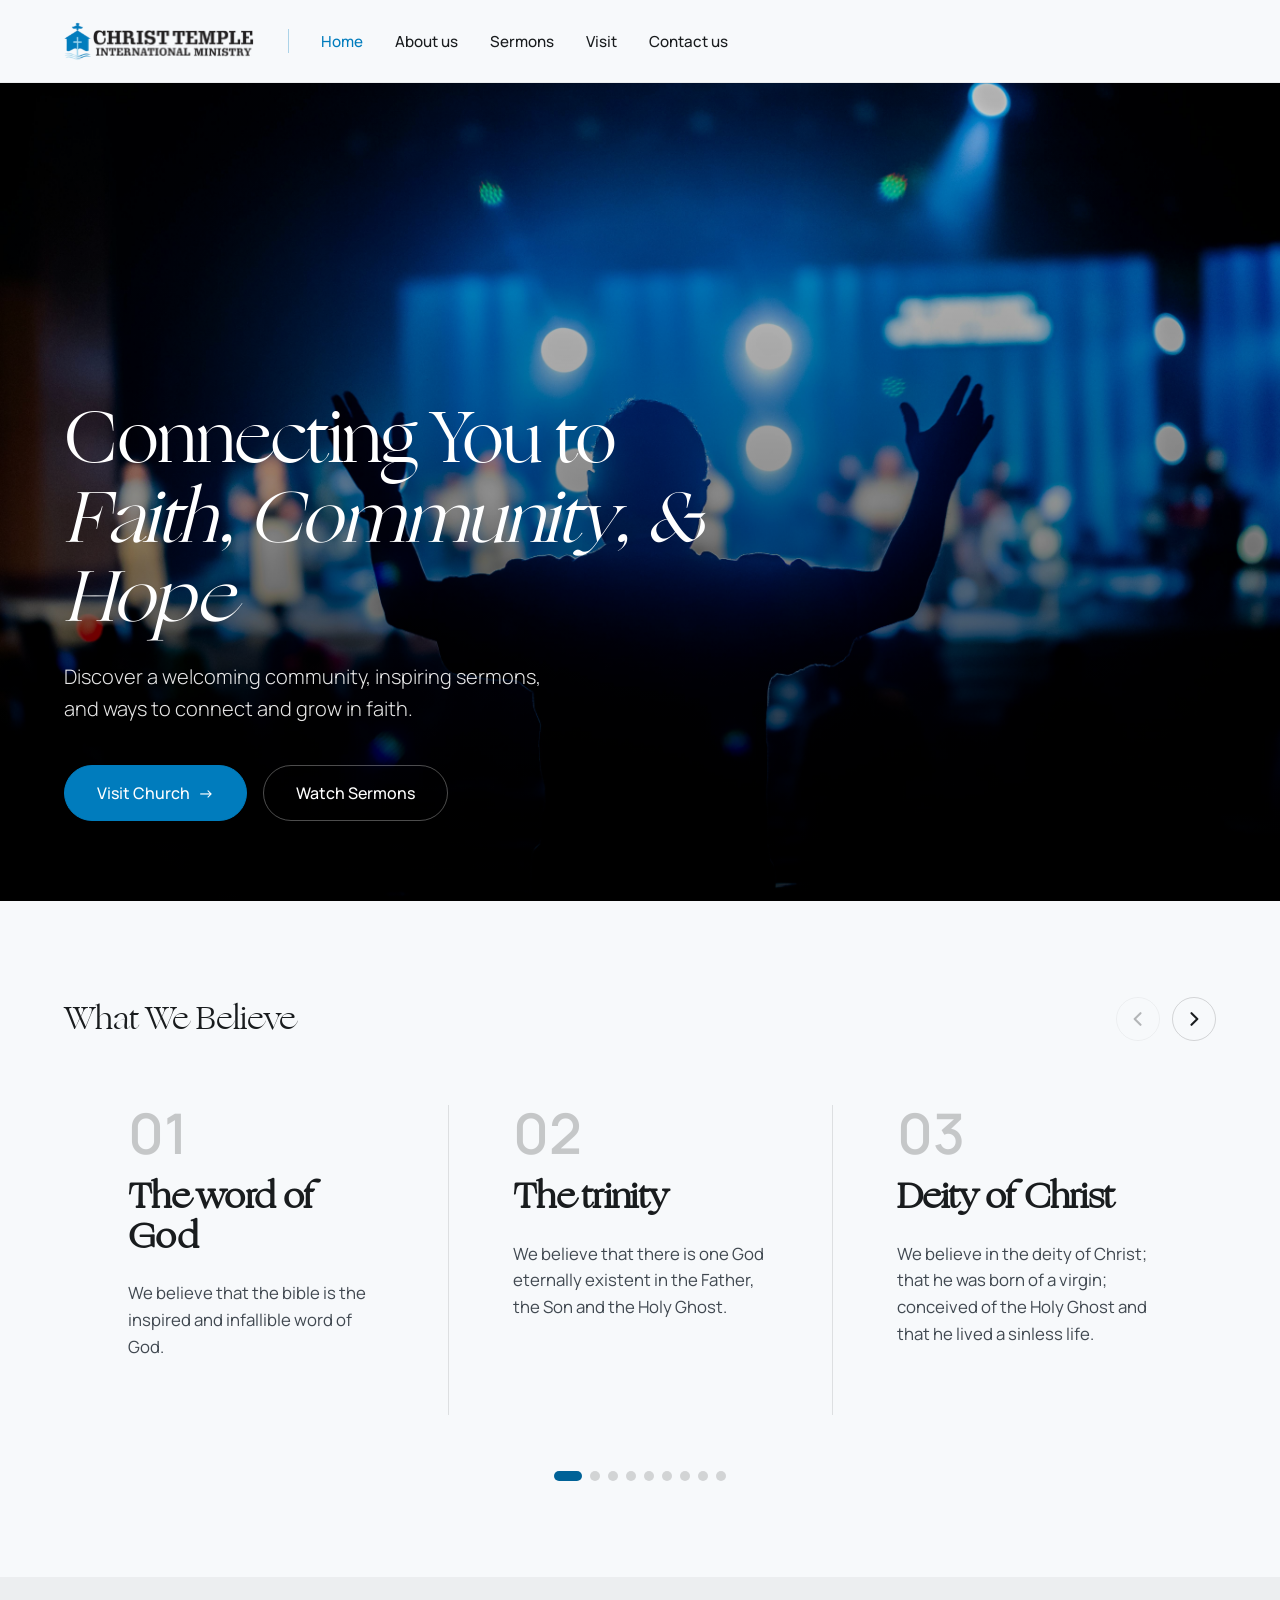
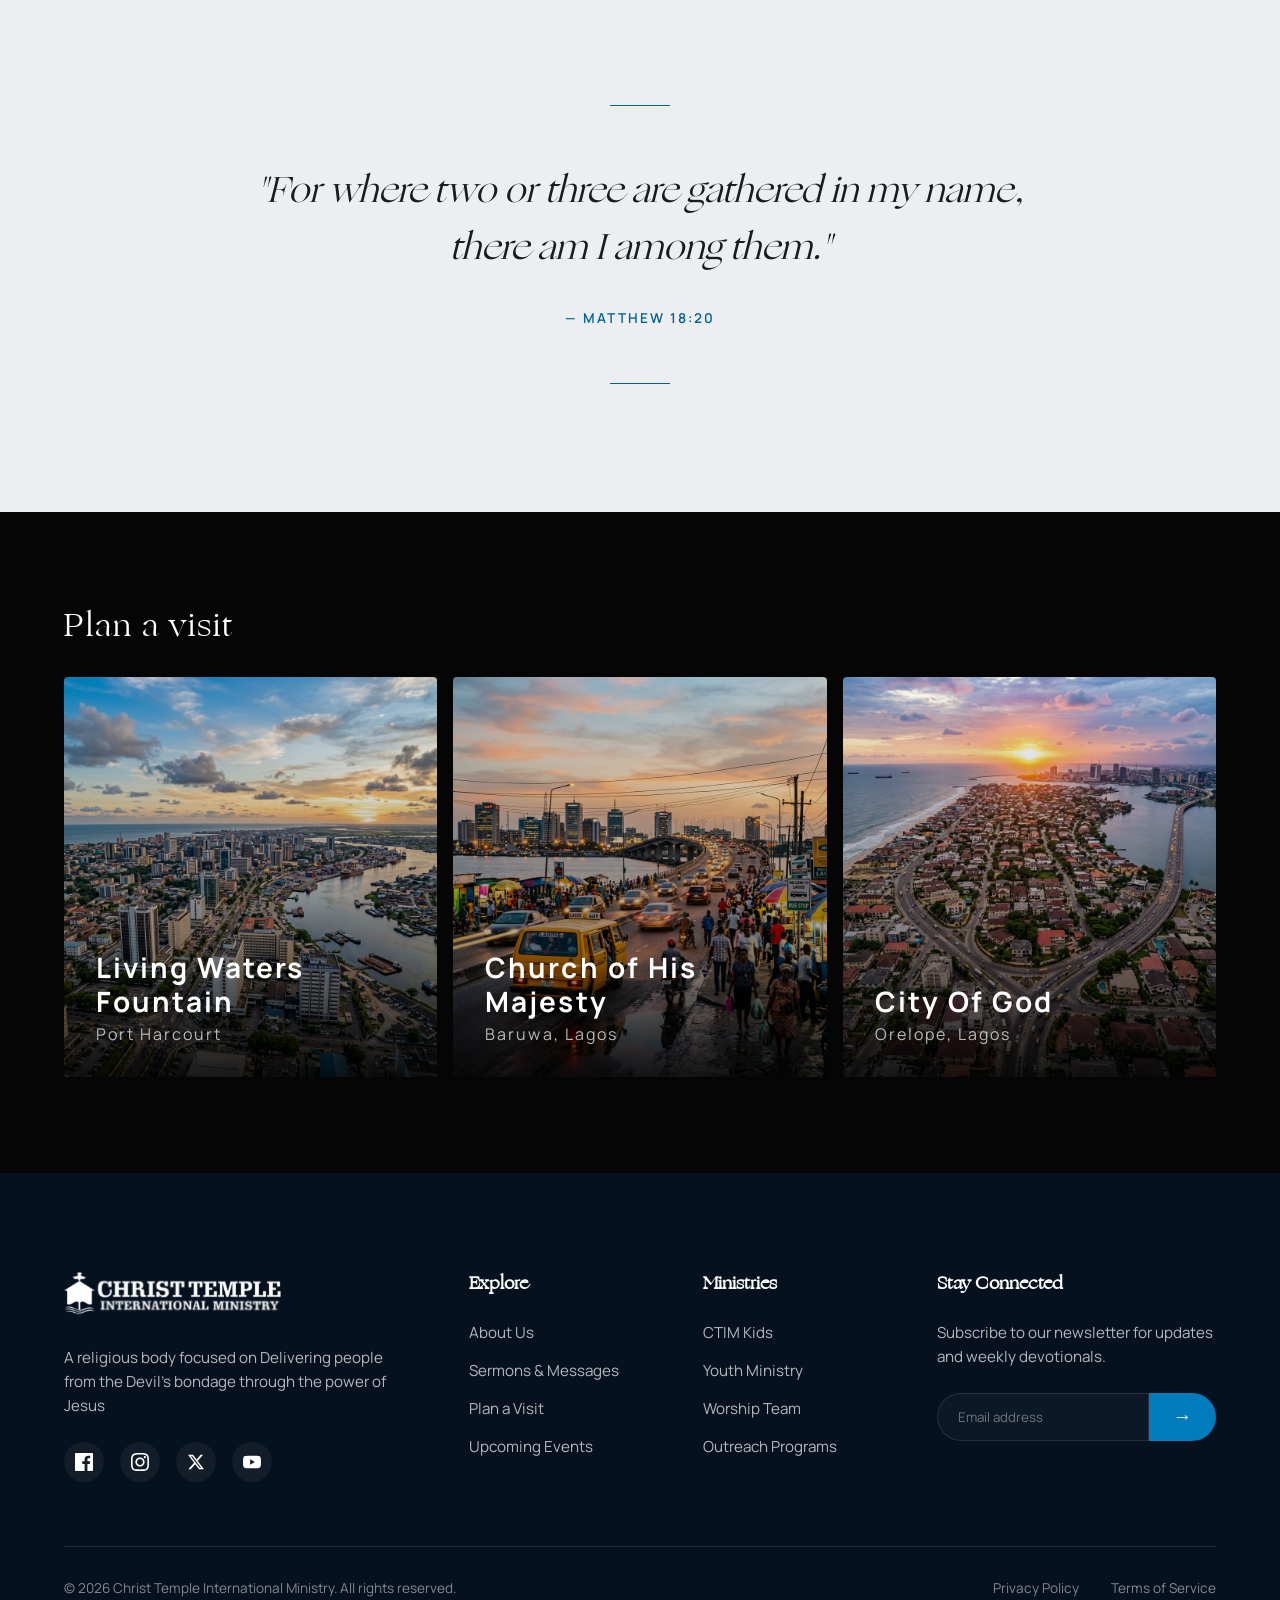
==== index.html @ daeda78b "feat: add SEO and Open Graph metadata to all pages" ====
<!DOCTYPE html>
<html lang="en">

<head>
    <meta charset="UTF-8">
    <meta name="viewport" content="width=device-width, initial-scale=1.0">
    <title>Christ Temple International Ministry</title>

    <!-- SEO & Social Media Tags -->
    <meta name="description" content="Welcome to Christ Temple International Ministry. Join us in worship, faith, and community across our Branches in Port Harcourt and Lagos.">
    <meta name="keywords" content="Christ Temple International Ministry, CTIM, church, worship, Jesus, faith, sermons, Port Harcourt, Lagos, ministry">
    <meta name="author" content="Christ Temple International Ministry">

    <!-- Open Graph / Facebook -->
    <meta property="og:type" content="website">
    <meta property="og:url" content="https://www.christtemple.org/">
    <meta property="og:title" content="Christ Temple International Ministry">
    <meta property="og:description" content="Welcome to Christ Temple International Ministry. Join us in worship, faith, and community across our campuses in Port Harcourt and Lagos.">
    <meta property="og:image" content="assets/images/Christ Temple logo.svg">

    <!-- Twitter -->
    <meta property="twitter:card" content="summary_large_image">
    <meta property="twitter:url" content="https://www.christtemple.org/">
    <meta property="twitter:title" content="Christ Temple International Ministry">
    <meta property="twitter:description" content="Welcome to Christ Temple International Ministry. Join us in worship, faith, and community across our campuses in Port Harcourt and Lagos.">
    <meta property="twitter:image" content="assets/images/Christ Temple logo.svg">
    
    <!-- Google Fonts -->
    <link rel="preconnect" href="https://fonts.googleapis.com">
    <link rel="preconnect" href="https://fonts.gstatic.com" crossorigin>
    <link
        href="https://fonts.googleapis.com/css2?family=Manrope:wght@300;400;500;600;700&family=Playfair+Display:ital,wght@0,400;0,500;1,400;1,500&display=swap"
        rel="stylesheet">
    <link rel="stylesheet" href="assets/css/style.css">
</head>

<body>

    <!-- Navigation -->
    <nav class="navbar">
        <div class="nav-left">
            <div class="logo-container">
                <img src="assets/images/Christ Temple logo.svg" alt="Christ Temple International Ministry">
            </div>
            <div class="nav-divider"></div>
            <ul class="nav-menu">
                <li><a href="#" class="active">Home</a></li>
                <li><a href="about.html">About us</a></li>
                <li><a href="sermons.html">Sermons</a></li>
                <li><a href="visit.html">Visit</a></li>
                <li><a href="contact.html">Contact us</a></li>
            </ul>
        </div>


        <button class="mobile-menu-btn" aria-label="Toggle menu">
            <svg xmlns="http://www.w3.org/2000/svg" width="24" height="24" fill="none" viewBox="0 0 24 24"
                stroke="currentColor">
                <path stroke-linecap="round" stroke-linejoin="round" stroke-width="2" d="M4 6h16M4 12h16M4 18h16" />
            </svg>
    </nav>
    <div class="nav-backdrop" id="navBackdrop"></div>

    <!-- Hero Section -->
    <section class="hero">
        <div class="hero-container">

            <div class="hero-content">
                <h1 class="hero-title">
                    Connecting You to <br>
                    <span class="serif-italic">Faith, Community, & Hope</span>
                </h1>

                <p class="hero-subtitle">
                    Discover a welcoming community, inspiring sermons, <br>
                    and ways to connect and grow in faith.
                </p>

                <div class="hero-buttons">
                    <a href="#" class="btn btn-primary">
                        Visit Church <span class="arrow">&rarr;</span>
                    </a>
                    <a href="sermons.html" class="btn btn-ghost">
                        Watch Sermons
                    </a>
                </div>
            </div>


        </div>
    </section>

    <!-- What We Believe Section -->
    <section class="values-section">
        <div class="values-container">
            <div class="values-header">
                <h2 class="section-title">What We Believe</h2>
                <div class="slider-controls">
                    <button type="button" class="slider-arrow slider-prev" aria-label="Previous belief">
                        <svg xmlns="http://www.w3.org/2000/svg" width="20" height="20" fill="none" viewBox="0 0 24 24" stroke="currentColor">
                            <path stroke-linecap="round" stroke-linejoin="round" stroke-width="2.5" d="M15 19l-7-7 7-7"/>
                        </svg>
                    </button>
                    <button type="button" class="slider-arrow slider-next" aria-label="Next belief">
                        <svg xmlns="http://www.w3.org/2000/svg" width="20" height="20" fill="none" viewBox="0 0 24 24" stroke="currentColor">
                            <path stroke-linecap="round" stroke-linejoin="round" stroke-width="2.5" d="M9 5l7 7-7 7"/>
                        </svg>
                    </button>
                </div>
            </div>

            <div class="beliefs-slider-viewport">
                <div class="beliefs-slider-track">
                    <!-- 1 -->
                    <div class="value-card belief-slide-card">
                        <span class="value-number">01</span>
                        <h3 class="value-heading">The word of God</h3>
                        <p class="value-text">
                            We believe that the bible is the inspired and infallible word of God.
                        </p>
                    </div>

                    <!-- 2 -->
                    <div class="value-card belief-slide-card">
                        <span class="value-number">02</span>
                        <h3 class="value-heading">The trinity</h3>
                        <p class="value-text">
                            We believe that there is one God eternally existent in the Father, the Son and the Holy Ghost.
                        </p>
                    </div>

                    <!-- 3 -->
                    <div class="value-card belief-slide-card">
                        <span class="value-number">03</span>
                        <h3 class="value-heading">Deity of Christ</h3>
                        <p class="value-text">
                            We believe in the deity of Christ; that he was born of a virgin; conceived of the Holy Ghost and that he lived a sinless life.
                        </p>
                    </div>

                    <!-- 4 -->
                    <div class="value-card belief-slide-card">
                        <span class="value-number">04</span>
                        <h3 class="value-heading">Resurrection & ascension</h3>
                        <p class="value-text">
                            We believe that he died; that he rose again from the dead bodily and ascended into heaven bodily.
                        </p>
                    </div>

                    <!-- 5 -->
                    <div class="value-card belief-slide-card">
                        <span class="value-number">05</span>
                        <h3 class="value-heading">The second coming</h3>
                        <p class="value-text">
                            We believe in the rapture of the church and the second coming of Christ.
                        </p>
                    </div>

                    <!-- 6 -->
                    <div class="value-card belief-slide-card">
                        <span class="value-number">06</span>
                        <h3 class="value-heading">Cleansing from sin</h3>
                        <p class="value-text">
                            We believe that the only means of being cleansed from sin is repentance and faith in the precious blood of Jesus.
                        </p>
                    </div>

                    <!-- 7 -->
                    <div class="value-card belief-slide-card">
                        <span class="value-number">07</span>
                        <h3 class="value-heading">Personal salvation</h3>
                        <p class="value-text">
                            We believe that regeneration by the power of the Holy Ghost through the word of God is essential for personal salvation.
                        </p>
                    </div>

                    <!-- 8 -->
                    <div class="value-card belief-slide-card">
                        <span class="value-number">08</span>
                        <h3 class="value-heading">Divine healing</h3>
                        <p class="value-text">
                            We believe that the redemptive work of Christ on the cross provides divine healing for the body and salvation for the soul to everyone that believes.
                        </p>
                    </div>

                    <!-- 9 -->
                    <div class="value-card belief-slide-card">
                        <span class="value-number">09</span>
                        <h3 class="value-heading">Empowerment for service</h3>
                        <p class="value-text">
                            We believe in the receiving of the Holy Ghost giving divine enablement for Christian service and witness.
                        </p>
                    </div>

                    <!-- 10 -->
                    <div class="value-card belief-slide-card">
                        <span class="value-number">10</span>
                        <h3 class="value-heading">Sanctification</h3>
                        <p class="value-text">
                            We believe in the sanctifying power of the Holy Ghost unto God and from the world.
                        </p>
                    </div>

                    <!-- 11 -->
                    <div class="value-card belief-slide-card">
                        <span class="value-number">11</span>
                        <h3 class="value-heading">Final resurrection</h3>
                        <p class="value-text">
                            We believe in the final resurrection of both the saved and the lost. The former to eternal life and the latter to eternal judgement.
                        </p>
                    </div>
                </div>
            </div>

            <div class="slider-dots-container"></div>
        </div>
    </section>

    <!-- Quote Section -->
    <section class="quote-section">
        <div class="quote-container">
            <div class="quote-divider top"></div>

            <blockquote class="quote-text">
                "For where two or three are gathered in my name,<br>
                there am I among them."
            </blockquote>

            <cite class="quote-citation">&mdash; MATTHEW 18:20</cite>

            <div class="quote-divider bottom"></div>
        </div>
    </section>

    <!-- Plan a Visit Section -->
    <section class="visit-section">
        <div class="visit-container">
            <h2 class="visit-section-title">Plan a visit</h2>

            <div class="visit-grid">
                <!-- Branch 1 -->
                <a href="visit.html?branch=port-harcourt" class="visit-card" style="text-decoration: none; display: block; background-image: url('assets/images/port_harcourt.png');">
                    <div class="visit-overlay"></div>
                    <div class="visit-content">
                        <h3 class="visit-heading">Living Waters Fountain</h3>
                        <p class="visit-location">Port Harcourt</p>
                    </div>
                </a>

                <!-- Branch 2 -->
                <a href="visit.html?branch=baruwa-lagos" class="visit-card" style="text-decoration: none; display: block; background-image: url('assets/images/baruwa_lagos.png');">
                    <div class="visit-overlay"></div>
                    <div class="visit-content">
                        <h3 class="visit-heading">Church of His Majesty</h3>
                        <p class="visit-location">Baruwa, Lagos</p>
                    </div>
                </a>

                <!-- Branch 3 -->
                <a href="visit.html?branch=orelope-lagos" class="visit-card" style="text-decoration: none; display: block; background-image: url('assets/images/orelope_lagos.png');">
                    <div class="visit-overlay"></div>
                    <div class="visit-content">
                        <h3 class="visit-heading">City Of God</h3>
                        <p class="visit-location">Orelope, Lagos</p>
                    </div>
                </a>
            </div>
        </div>
    </section>

    <!-- Footer Section -->
    <footer class="footer">
        <div class="footer-container">
            <div class="footer-grid">
                <!-- Column 1: Brand -->
                <div class="footer-col brand-col">
                    <img src="assets/images/Christ Temple logo.svg" alt="Christ Temple Logo" class="footer-logo">
                    <p class="footer-text">
                        A religious body focused on Delivering people from the Devil's bondage through the power of Jesus
                    </p>
                    <div class="social-links">
                        <a href="https://web.facebook.com/ChristTempleMinistriesNg" class="social-icon" target="_blank"
                            rel="noopener noreferrer" aria-label="Facebook">
                            <svg xmlns="http://www.w3.org/2000/svg" width="18" height="18" fill="currentColor"
                                viewBox="0 0 24 24">
                                <path
                                    d="M22.675 0h-21.35c-.732 0-1.325.593-1.325 1.325v21.351c0 .731.593 1.324 1.325 1.324h11.495v-9.294h-3.128v-3.622h3.128v-2.671c0-3.1 1.893-4.788 4.659-4.788 1.325 0 2.463.099 2.795.143v3.24l-1.918.001c-1.504 0-1.795.715-1.795 1.763v2.313h3.587l-.467 3.622h-3.12v9.293h6.116c.73 0 1.323-.593 1.323-1.325v-21.35c0-.732-.593-1.325-1.325-1.325z" />
                            </svg>
                        </a>
                        <a href="https://instagram.com/christtempleng" class="social-icon" target="_blank"
                            rel="noopener noreferrer" aria-label="Instagram">
                            <svg xmlns="http://www.w3.org/2000/svg" width="18" height="18" fill="currentColor"
                                viewBox="0 0 24 24">
                                <path
                                    d="M12 2.163c3.204 0 3.584.012 4.85.07 3.252.148 4.771 1.691 4.919 4.919.058 1.265.069 1.645.069 4.849 0 3.205-.012 3.584-.069 4.849-.149 3.225-1.664 4.771-4.919 4.919-1.266.058-1.644.07-4.85.07-3.204 0-3.584-.012-4.849-.07-3.26-.149-4.771-1.699-4.919-4.92-.058-1.265-.07-1.644-.07-4.849 0-3.204.013-3.583.07-4.849.149-3.227 1.664-4.771 4.919-4.919 1.266-.057 1.645-.069 4.849-.069zm0-2.163c-3.259 0-3.667.014-4.947.072-4.358.2-6.78 2.618-6.98 6.98-.059 1.281-.073 1.689-.073 4.948 0 3.259.014 3.668.072 4.948.2 4.358 2.618 6.78 6.98 6.98 1.281.058 1.689.072 4.948.072 3.259 0 3.668-.014 4.948-.072 4.354-.2 6.782-2.618 6.979-6.98.059-1.28.073-1.689.073-4.948 0-3.259-.014-3.667-.072-4.947-.196-4.354-2.617-6.78-6.979-6.98-1.281-.059-1.69-.073-4.949-.073zm0 5.838c-3.403 0-6.162 2.759-6.162 6.162s2.759 6.163 6.162 6.163 6.162-2.759 6.162-6.163c0-3.403-2.759-6.162-6.162-6.162zm0 10.162c-2.209 0-4-1.79-4-4s1.791-4 4-4 4 1.79 4 4-1.791 4-4 4zm6.406-11.845c-.796 0-1.441.645-1.441 1.44s.645 1.44 1.441 1.44c.795 0 1.439-.645 1.439-1.44s-.644-1.44-1.439-1.44z" />
                            </svg>
                        </a>
                        <a href="https://x.com/ChristTempleInt" class="social-icon" target="_blank"
                            rel="noopener noreferrer" aria-label="X (Twitter)">
                            <svg xmlns="http://www.w3.org/2000/svg" width="16" height="16" fill="currentColor"
                                viewBox="0 0 16 16">
                                <path
                                    d="M12.6.75h2.454l-5.36 6.142L16 15.25h-4.937l-3.867-5.07-4.425 5.07H.316l5.733-6.57L0 .75h5.063l3.495 4.633L12.601.75Zm-.86 13.028h1.36L4.323 2.145H2.865l8.875 11.633Z" />
                            </svg>
                        </a>
                        <a href="https://www.youtube.com/@christtempleinternationalm6173" class="social-icon"
                            target="_blank" rel="noopener noreferrer" aria-label="YouTube">
                            <svg xmlns="http://www.w3.org/2000/svg" width="18" height="18" fill="currentColor"
                                viewBox="0 0 24 24">
                                <path
                                    d="M23.498 6.186a3.016 3.016 0 0 0-2.122-2.136C19.505 3.5 12 3.5 12 3.5s-7.505 0-9.377.55a3.015 3.015 0 0 0-2.122 2.136C0 8.07 0 12 0 12s0 3.93.502 5.814a3.016 3.016 0 0 0 2.122 2.136c1.871.55 9.376.55 9.376.55s7.505 0 9.377-.55a3.015 3.015 0 0 0 2.122-2.136C24 15.93 24 12 24 12s0-3.93-.502-5.814zM9.545 15.568V8.432L15.818 12l-6.273 3.568z" />
                            </svg>
                        </a>
                    </div>
                </div>

                <!-- Column 2: Quick Links -->
                <div class="footer-col">
                    <h4 class="footer-heading">Explore</h4>
                    <ul class="footer-links">
                        <li><a href="about.html">About Us</a></li>
                        <li><a href="#">Sermons & Messages</a></li>
                        <li><a href="#">Plan a Visit</a></li>
                        <li><a href="#">Upcoming Events</a></li>
                    </ul>
                </div>

                <!-- Column 3: Ministries -->
                <div class="footer-col">
                    <h4 class="footer-heading">Ministries</h4>
                    <ul class="footer-links">
                        <li><a href="#">CTIM Kids</a></li>
                        <li><a href="#">Youth Ministry</a></li>
                        <li><a href="#">Worship Team</a></li>
                        <li><a href="#">Outreach Programs</a></li>
                    </ul>
                </div>

                <!-- Column 4: Newsletter -->
                <div class="footer-col newsletter-col">
                    <h4 class="footer-heading">Stay Connected</h4>
                    <p class="footer-text">Subscribe to our newsletter for updates and weekly devotionals.</p>
                    <form class="newsletter-form">
                        <input type="email" placeholder="Email address" required>
                        <button type="submit">&rarr;</button>
                    </form>
                </div>
            </div>

            <div class="footer-bottom">
                <p>&copy; 2026 Christ Temple International Ministry. All rights reserved.</p>
                <div class="footer-legal">
                    <a href="#">Privacy Policy</a>
                    <a href="#">Terms of Service</a>
                </div>
            </div>
        </div>
    </footer>

    <script>
        document.addEventListener('DOMContentLoaded', () => {
            const mobileMenuBtn = document.querySelector('.mobile-menu-btn');
            const navbar = document.querySelector('.navbar');
            const navBackdrop = document.getElementById('navBackdrop');
            const navLinks = document.querySelectorAll('.nav-menu a');

            function toggleMenu(open) {
                const isOpen = open !== undefined ? open : !navbar.classList.contains('mobile-open');
                navbar.classList.toggle('mobile-open', isOpen);
                if (navBackdrop) navBackdrop.classList.toggle('active', isOpen);
                document.body.classList.toggle('menu-open', isOpen);
                if (mobileMenuBtn) {
                    mobileMenuBtn.setAttribute('aria-expanded', isOpen);
                }
            }

            if (mobileMenuBtn) {
                mobileMenuBtn.addEventListener('click', (e) => {
                    e.stopPropagation();
                    toggleMenu();
                });
            }

            if (navBackdrop) {
                navBackdrop.addEventListener('click', () => toggleMenu(false));
            }

            navLinks.forEach(link => {
                link.addEventListener('click', () => toggleMenu(false));
            });

            // What We Believe Slider Interactivity
            function initBeliefsSlider() {
                const sliderSections = document.querySelectorAll('.values-section');
                sliderSections.forEach(section => {
                    const track = section.querySelector('.beliefs-slider-track');
                    if (!track) return;

                    const cards = section.querySelectorAll('.value-card');
                    const prevBtn = section.querySelector('.slider-prev');
                    const nextBtn = section.querySelector('.slider-next');
                    const dotsContainer = section.querySelector('.slider-dots-container');

                    let currentIndex = 0;
                    let autoplayTimer = null;
                    let startX = 0;
                    let isDragging = false;

                    function getVisibleCardsCount() {
                        if (window.innerWidth <= 640) return 1;
                        if (window.innerWidth <= 1024) return 2;
                        return 3;
                    }

                    function getMaxIndex() {
                        const visible = getVisibleCardsCount();
                        return Math.max(0, cards.length - visible);
                    }

                    function renderDots() {
                        if (!dotsContainer) return;
                        dotsContainer.innerHTML = '';
                        const maxIdx = getMaxIndex();
                        for (let i = 0; i <= maxIdx; i++) {
                            const dot = document.createElement('button');
                            dot.className = `slider-dot ${i === currentIndex ? 'active' : ''}`;
                            dot.setAttribute('aria-label', `Go to slide ${i + 1}`);
                            dot.addEventListener('click', () => {
                                currentIndex = i;
                                updateSlider();
                                resetAutoplay();
                            });
                            dotsContainer.appendChild(dot);
                        }
                    }

                    function updateSlider() {
                        const maxIdx = getMaxIndex();
                        if (currentIndex > maxIdx) currentIndex = maxIdx;
                        if (currentIndex < 0) currentIndex = 0;

                        const visible = getVisibleCardsCount();
                        const offsetPercent = currentIndex * (100 / visible);
                        track.style.transform = `translateX(-${offsetPercent}%)`;

                        cards.forEach((card, idx) => {
                            if (idx === currentIndex || window.innerWidth <= 640) {
                                card.style.borderLeft = 'none';
                            } else {
                                card.style.borderLeft = '1px solid rgba(0, 0, 0, 0.1)';
                            }
                        });

                        if (prevBtn) prevBtn.disabled = currentIndex === 0;
                        if (nextBtn) nextBtn.disabled = currentIndex >= maxIdx;

                        if (dotsContainer) {
                            const dots = dotsContainer.querySelectorAll('.slider-dot');
                            dots.forEach((dot, idx) => {
                                dot.classList.toggle('active', idx === currentIndex);
                            });
                        }
                    }

                    function nextSlide() {
                        const maxIdx = getMaxIndex();
                        if (currentIndex < maxIdx) {
                            currentIndex++;
                        } else {
                            currentIndex = 0;
                        }
                        updateSlider();
                    }

                    function prevSlide() {
                        if (currentIndex > 0) {
                            currentIndex--;
                        } else {
                            currentIndex = getMaxIndex();
                        }
                        updateSlider();
                    }

                    function startAutoplay() {
                        stopAutoplay();
                        autoplayTimer = setInterval(nextSlide, 5000);
                    }

                    function stopAutoplay() {
                        if (autoplayTimer) clearInterval(autoplayTimer);
                    }

                    function resetAutoplay() {
                        stopAutoplay();
                        startAutoplay();
                    }

                    if (nextBtn) {
                        nextBtn.addEventListener('click', () => {
                            nextSlide();
                            resetAutoplay();
                        });
                    }

                    if (prevBtn) {
                        prevBtn.addEventListener('click', () => {
                            prevSlide();
                            resetAutoplay();
                        });
                    }

                    track.addEventListener('touchstart', (e) => {
                        isDragging = true;
                        startX = e.touches[0].clientX;
                        stopAutoplay();
                    }, { passive: true });

                    track.addEventListener('touchend', (e) => {
                        if (!isDragging) return;
                        isDragging = false;
                        const endX = e.changedTouches[0].clientX;
                        const diff = startX - endX;
                        if (Math.abs(diff) > 40) {
                            if (diff > 0) {
                                nextSlide();
                            } else {
                                prevSlide();
                            }
                        }
                        startAutoplay();
                    }, { passive: true });

                    section.addEventListener('mouseenter', stopAutoplay);
                    section.addEventListener('mouseleave', startAutoplay);

                    window.addEventListener('resize', () => {
                        renderDots();
                        updateSlider();
                    });

                    renderDots();
                    updateSlider();
                    startAutoplay();
                });
            }

            initBeliefsSlider();
        });
    </script>
</body>

</html>
---- assets/css/style.css ----
@font-face {
    font-family: 'Ogg';
    src: url('../fonts/Ogg-Regular.ttf') format('truetype'),
        url('../fonts/Ogg Ogg Regular.ttf') format('truetype');
    font-weight: normal;
    font-style: normal;
}

:root {
    /* Color Palette */
    --surface: #f7f9fb;
    --surface-dim: #d8dadc;
    --surface-bright: #f7f9fb;
    --surface-container-lowest: #ffffff;
    --surface-container-low: #f2f4f6;
    --surface-container: #eceef0;
    --surface-container-high: #e6e8ea;
    --surface-container-highest: #e0e3e5;
    --on-surface: #191c1e;
    --on-surface-variant: #404850;
    --inverse-surface: #2d3133;
    --inverse-on-surface: #eff1f3;
    --outline: #707881;
    --outline-variant: #bfc7d2;
    --surface-tint: #006398;
    --primary: #006297;
    --on-primary: #ffffff;
    --primary-container: #007cbd;
    --on-primary-container: #ffffff;
    --inverse-primary: #94ccff;
    --secondary: #006399;
    --on-secondary: #ffffff;
    --secondary-container: #44b0fd;
    --on-secondary-container: #004166;
    --tertiary: #485f7b;
    --on-tertiary: #ffffff;
    --tertiary-container: #607895;
    --on-tertiary-container: #ffffff;
    --error: #ba1a1a;
    --on-error: #ffffff;
    --error-container: #ffdad6;
    --on-error-container: #93000a;
    --primary-fixed: #cde5ff;
    --primary-fixed-dim: #94ccff;
    --on-primary-fixed: #001d32;
    --on-primary-fixed-variant: #004b74;
    --secondary-fixed: #cde5ff;
    --secondary-fixed-dim: #94ccff;
    --on-secondary-fixed: #001d32;
    --on-secondary-fixed-variant: #004b74;
    --tertiary-fixed: #d1e4ff;
    --tertiary-fixed-dim: #b0c9e8;
    --on-tertiary-fixed: #011d35;
    --on-tertiary-fixed-variant: #314863;
    --background: #f7f9fb;
    --on-background: #191c1e;
    --surface-variant: #e0e3e5;

    /* Semantic Mappings for existing styles */
    --primary-accent: var(--primary-container);
    --bg-light: var(--background);
    --text-dark: var(--on-surface);
    --text-light: var(--on-primary);

    /* Typography */
    --font-sans: 'Manrope', sans-serif;
    --font-serif: 'Playfair Display', serif;
    --font-ogg: 'Ogg', serif;
}

* {
    margin: 0;
    padding: 0;
    box-sizing: border-box;
}

body {
    font-family: var(--font-sans);
    background-color: var(--bg-light);
    color: var(--text-dark);
    -webkit-font-smoothing: antialiased;
    overflow-x: hidden;
}

h1, h2, h3, h4, h5, h6 {
    font-family: var(--font-ogg);
    font-weight: normal;
}

/* --- Navigation --- */
.navbar {
    display: flex;
    justify-content: space-between;
    align-items: center;
    padding: 1.25rem 4rem;
    background-color: var(--bg-light);
    position: sticky;
    top: 0;
    z-index: 100;
    border-bottom: 1px solid rgba(0, 0, 0, 0.05);
}

.nav-left {
    display: flex;
    align-items: center;
    gap: 2rem;
}

.logo-container {
    height: 42px;
    display: flex;
    align-items: center;
}

.logo-container img {
    height: 100%;
    width: auto;
    object-fit: contain;
}

.nav-divider {
    width: 1px;
    height: 24px;
    background-color: var(--primary-accent);
    opacity: 0.3;
}

.nav-menu {
    display: flex;
    gap: 2rem;
    list-style: none;
    margin: 0;
    padding: 0;
}

.nav-menu a {
    text-decoration: none;
    color: var(--text-dark);
    font-size: 0.95rem;
    font-weight: 500;
    transition: color 0.3s ease;
}

.nav-menu a:hover,
.nav-menu a.active {
    color: var(--primary-accent);
}

.nav-actions .btn-outline {
    padding: 0.6rem 1.5rem;
    border: 1px solid rgba(0, 124, 189, 0.3);
    border-radius: 50px;
    color: var(--primary-accent);
    text-decoration: none;
    font-size: 0.95rem;
    font-weight: 500;
    transition: all 0.3s ease;
}

.nav-actions .btn-outline:hover {
    background-color: var(--primary-accent);
    color: var(--text-light);
    border-color: var(--primary-accent);
}

/* --- Hero Section --- */
.hero {
    position: relative;
    height: calc(100vh - 82px);
    /* Adjust based on navbar height */
    min-height: 700px;
    display: flex;
    padding: 5rem 4rem;
    background-image: url('../images/pexels-caleboquendo-34612562.jpg');
    background-size: cover;
    background-position: center;
    background-repeat: no-repeat;
}

/* Overlay for the background image */
.hero::before {
    content: '';
    position: absolute;
    inset: 0;
    /* Gradient to make text readable at bottom, and general darkening */
    background: linear-gradient(to bottom,
            rgba(0, 0, 0, 0.1) 0%,
            rgba(0, 0, 0, 0.4) 50%,
            rgba(0, 0, 0, 0.85) 100%);
    z-index: 1;
}

.hero-container {
    position: relative;
    z-index: 2;
    width: 100%;
    max-width: 1400px;
    margin: 0 auto;
    display: flex;
    flex-direction: column;
    justify-content: flex-end;
    height: 100%;
}

.hero-content {
    max-width: 800px;
    animation: fadeUp 1s ease-out forwards;
}

.hero-title {
    color: var(--text-light);
    font-size: 4.5rem;
    line-height: 1.1;
    font-weight: 400;
    margin-bottom: 1.5rem;
    letter-spacing: -0.02em;
}

.hero-title .serif-italic {
    font-family: var(--font-ogg);
    font-style: italic;
    font-weight: 400;
}

.hero-subtitle {
    color: rgba(255, 255, 255, 0.9);
    font-size: 1.25rem;
    line-height: 1.6;
    margin-bottom: 2.5rem;
    max-width: 600px;
    font-weight: 300;
}

.hero-buttons {
    display: flex;
    gap: 1rem;
}

.btn {
    padding: 1rem 2rem;
    border-radius: 50px;
    font-size: 1rem;
    font-weight: 500;
    text-decoration: none;
    display: inline-flex;
    align-items: center;
    gap: 0.5rem;
    transition: all 0.3s ease;
}

.btn-primary {
    background-color: var(--primary-accent);
    color: var(--text-light);
    border: 1px solid var(--primary-accent);
}

.btn-primary:hover {
    background-color: #005F9E;
    border-color: #005F9E;
    transform: translateY(-2px);
}

.btn-primary .arrow {
    transition: transform 0.3s ease;
}

.btn-primary:hover .arrow {
    transform: translateX(4px);
}

.btn-ghost {
    background-color: transparent;
    color: var(--text-light);
    border: 1px solid rgba(255, 255, 255, 0.3);
}

.btn-ghost:hover {
    border-color: var(--text-light);
    background-color: rgba(255, 255, 255, 0.1);
    transform: translateY(-2px);
}


/* --- Animations --- */
@keyframes fadeUp {
    from {
        opacity: 0;
        transform: translateY(30px);
    }

    to {
        opacity: 1;
        transform: translateY(0);
    }
}

@keyframes fadeIn {
    from {
        opacity: 0;
    }

    to {
        opacity: 1;
    }
}

.mobile-menu-btn {
    display: none;
    background: transparent;
    border: none;
    color: var(--on-surface);
    cursor: pointer;
    padding: 0.5rem;
    border-radius: 8px;
    z-index: 101;
    transition: background-color 0.2s ease, transform 0.2s ease;
}

.mobile-menu-btn:hover,
.mobile-menu-btn:focus {
    background-color: var(--surface-container-high);
}

.mobile-menu-btn svg {
    transition: transform 0.3s ease;
}

.navbar.mobile-open .mobile-menu-btn svg {
    transform: rotate(90deg);
}

/* Mobile Menu Backdrop Overlay */
.nav-backdrop {
    position: fixed;
    top: 0;
    left: 0;
    right: 0;
    bottom: 0;
    background-color: rgba(6, 17, 31, 0.5);
    backdrop-filter: blur(4px);
    -webkit-backdrop-filter: blur(4px);
    opacity: 0;
    visibility: hidden;
    transition: opacity 0.3s ease, visibility 0.3s ease;
    z-index: 98;
}

.nav-backdrop.active,
body.menu-open .nav-backdrop {
    opacity: 1;
    visibility: visible;
}

/* --- Responsive Design --- */
@media (max-width: 1024px) {
    .navbar {
        padding: 1rem 2rem;
    }

    .nav-left {
        gap: 1.5rem;
    }

    .hero {
        padding: 4rem 2rem;
    }

    .hero-title {
        font-size: 3.5rem;
    }
}

@media (max-width: 768px) {

    .nav-divider,
    .nav-actions {
        display: none;
    }

    .mobile-menu-btn {
        display: flex;
        align-items: center;
        justify-content: center;
    }

    .navbar {
        position: relative;
    }

    .nav-menu {
        display: none;
        position: absolute;
        top: 100%;
        left: 0;
        right: 0;
        background-color: var(--surface-container-lowest);
        flex-direction: column;
        padding: 1.5rem 2rem;
        gap: 0.5rem;
        border-bottom: 1px solid var(--outline-variant);
        box-shadow: 0 12px 32px rgba(0, 0, 0, 0.12);
        z-index: 99;
        animation: fadeIn 0.25s ease-out;
    }

    .nav-menu li {
        width: 100%;
    }

    .nav-menu a {
        display: block;
        padding: 0.75rem 1rem;
        border-radius: 8px;
        font-size: 1rem;
        font-weight: 600;
        transition: background-color 0.2s ease, color 0.2s ease;
    }

    .nav-menu a:hover,
    .nav-menu a.active {
        background-color: var(--surface-container-low);
    }

    .navbar.mobile-open .nav-menu {
        display: flex;
    }

    .hero {
        height: auto;
        min-height: 80vh;
        padding: 4rem 1.5rem;
    }

    .hero-container {
        justify-content: center;
        padding-top: 2rem;
    }

    .hero-title {
        font-size: 2.75rem;
    }

    .hero-buttons {
        flex-direction: column;
        gap: 0.75rem;
    }

    .btn {
        width: 100%;
        justify-content: center;
    }
}

/* --- Values Section --- */
.values-section {
    padding: 6rem 4rem;
    background-color: var(--surface);
}

.values-container {
    max-width: 1400px;
    margin: 0 auto;
}

.section-title {
    font-size: 2rem;
    font-weight: 500;
    margin-bottom: 0;
    color: var(--text-dark);
    line-height: 1.15;
}

/* --- What We Believe Slider Styling --- */
.values-header {
    display: flex;
    justify-content: space-between;
    align-items: center;
    margin-bottom: 4rem;
}

.slider-controls {
    display: flex;
    gap: 0.75rem;
}

.slider-arrow {
    width: 44px;
    height: 44px;
    border-radius: 50%;
    border: 1px solid rgba(0, 0, 0, 0.15);
    background-color: transparent;
    color: var(--text-dark);
    display: flex;
    align-items: center;
    justify-content: center;
    cursor: pointer;
    transition: all 0.25s ease;
}

.slider-arrow:hover:not(:disabled) {
    background-color: var(--primary);
    color: #ffffff;
    border-color: var(--primary);
    transform: translateY(-2px);
}

.slider-arrow:disabled {
    opacity: 0.3;
    cursor: not-allowed;
}

.beliefs-slider-viewport {
    overflow: hidden;
    width: 100%;
}

.beliefs-slider-track {
    display: flex;
    transition: transform 0.5s cubic-bezier(0.25, 1, 0.5, 1);
    will-change: transform;
}

.value-card {
    flex: 0 0 33.333333%;
    min-width: 0;
    box-sizing: border-box;
    padding: 0 4rem;
    position: relative;
    border-left: 1px solid rgba(0, 0, 0, 0.1);
}

.value-number {
    font-size: 3.5rem;
    font-weight: 600;
    color: rgba(0, 0, 0, 0.2);
    display: block;
    margin-bottom: 1rem;
    line-height: 1;
}

.value-heading {
    font-size: 2.25rem;
    font-weight: 700;
    line-height: 1.1;
    margin-bottom: 1.5rem;
    color: var(--text-dark);
    letter-spacing: -0.02em;
}

.value-text {
    font-size: 1.05rem;
    line-height: 1.6;
    color: var(--on-surface-variant);
}

.slider-dots-container {
    display: flex;
    justify-content: center;
    align-items: center;
    gap: 0.5rem;
    margin-top: 3.5rem;
}

.slider-dot {
    width: 10px;
    height: 10px;
    border-radius: 50%;
    background-color: rgba(0, 0, 0, 0.15);
    border: none;
    cursor: pointer;
    padding: 0;
    transition: all 0.3s ease;
}

.slider-dot.active {
    width: 28px;
    border-radius: 10px;
    background-color: var(--primary);
}

/* Responsive Values Section */
@media (max-width: 1024px) {
    .value-card {
        flex: 0 0 50%;
        padding: 0 2rem;
    }
}

@media (max-width: 640px) {
    .value-card {
        flex: 0 0 100%;
        padding: 0 1.25rem;
    }

    .values-header {
        margin-bottom: 2.5rem;
    }

    .value-heading {
        font-size: 1.75rem;
        margin-bottom: 1rem;
    }

    .value-number {
        font-size: 2.75rem;
    }

    .slider-dots-container {
        margin-top: 2rem;
    }
}

/* --- Quote Section --- */
.quote-section {
    padding: 8rem 4rem;
    background-color: #ECEEF0;
    text-align: center;
}

.quote-container {
    max-width: 800px;
    margin: 0 auto;
    display: flex;
    flex-direction: column;
    align-items: center;
}

.quote-divider {
    width: 60px;
    height: 1px;
    background-color: var(--primary);
}

.quote-divider.top {
    margin-bottom: 3.5rem;
}

.quote-divider.bottom {
    margin-top: 3.5rem;
}

.quote-text {
    font-family: var(--font-ogg);
    font-size: 2.25rem;
    font-style: italic;
    font-weight: 400;
    color: var(--on-surface);
    line-height: 1.6;
    margin: 0;
}

.quote-citation {
    font-family: var(--font-sans);
    font-size: 0.85rem;
    font-weight: 600;
    color: var(--primary);

    letter-spacing: 0.15em;
    font-style: normal;
    margin-top: 2rem;
}

/* Responsive Quote Section */
@media (max-width: 768px) {
    .quote-section {
        padding: 5rem 2rem;
    }

    .quote-text {
        font-size: 1.75rem;
    }
}

/* --- Footer Section --- */
.footer {
    background-color: #06111F;
    /* Very dark navy to anchor the page */
    color: #FFFFFF;
    padding: 6rem 4rem 2rem 4rem;
}

.footer-container {
    max-width: 1400px;
    margin: 0 auto;
}

.footer-grid {
    display: grid;
    grid-template-columns: 2fr 1fr 1fr 1.5fr;
    gap: 4rem;
    margin-bottom: 4rem;
}

.footer-logo {
    height: 48px;
    margin-bottom: 1.5rem;
    /* Uses a CSS filter to make the SVG white, as the background is very dark */
    filter: brightness(0) invert(1);
}

.footer-text {
    font-size: 0.95rem;
    line-height: 1.6;
    color: rgba(255, 255, 255, 0.7);
    margin-bottom: 1.5rem;
}

.social-links {
    display: flex;
    gap: 1rem;
}

.social-icon {
    width: 40px;
    height: 40px;
    border-radius: 50%;
    background-color: rgba(255, 255, 255, 0.05);
    display: flex;
    align-items: center;
    justify-content: center;
    color: #FFFFFF;
    text-decoration: none;
    font-size: 0.85rem;
    font-weight: 600;
    transition: all 0.3s ease;
}

.social-icon:hover {
    background-color: var(--primary-accent);
    transform: translateY(-2px);
}

.footer-heading {
    font-size: 1.15rem;
    font-weight: 600;
    margin-bottom: 1.5rem;
    color: #FFFFFF;
}

.footer-links {
    list-style: none;
    padding: 0;
    margin: 0;
    display: flex;
    flex-direction: column;
    gap: 1rem;
}

.footer-links a {
    color: rgba(255, 255, 255, 0.7);
    text-decoration: none;
    font-size: 0.95rem;
    transition: color 0.3s ease;
}

.footer-links a:hover {
    color: var(--primary-accent);
}

.newsletter-form {
    display: flex;
    margin-top: 1rem;
}

.newsletter-form input {
    flex: 1;
    padding: 0.8rem 1.2rem;
    border: 1px solid rgba(255, 255, 255, 0.1);
    background-color: rgba(255, 255, 255, 0.03);
    color: #FFFFFF;
    border-radius: 50px 0 0 50px;
    font-family: var(--font-sans);
    outline: none;
}

.newsletter-form input::placeholder {
    color: rgba(255, 255, 255, 0.4);
}

.newsletter-form button {
    padding: 0.8rem 1.5rem;
    background-color: var(--primary-accent);
    color: #FFFFFF;
    border: none;
    border-radius: 0 50px 50px 0;
    cursor: pointer;
    font-size: 1.2rem;
    transition: background-color 0.3s ease;
}

.newsletter-form button:hover {
    background-color: #005F9E;
}

.footer-bottom {
    display: flex;
    justify-content: space-between;
    align-items: center;
    padding-top: 2rem;
    border-top: 1px solid rgba(255, 255, 255, 0.1);
    font-size: 0.85rem;
    color: rgba(255, 255, 255, 0.5);
}

.footer-legal {
    display: flex;
    gap: 2rem;
}

.footer-legal a {
    color: rgba(255, 255, 255, 0.5);
    text-decoration: none;
    transition: color 0.3s ease;
}

.footer-legal a:hover {
    color: #FFFFFF;
}

@media (max-width: 1024px) {
    .footer-grid {
        grid-template-columns: 1fr 1fr;
    }
}

@media (max-width: 768px) {
    .footer {
        padding: 4rem 2rem 2rem 2rem;
    }

    .footer-grid {
        grid-template-columns: 1fr;
        gap: 3rem;
    }

    .footer-bottom {
        flex-direction: column;
        text-align: center;
        gap: 1rem;
    }
}

/* --- Visit Section --- */
.visit-section {
    padding: 6rem 4rem;
    background-color: var(--surface-container-low);
}

.visit-container {
    max-width: 1400px;
    margin: 0 auto;
    font-family: var(--font-sans);
    font-size: 0.85rem;
    font-weight: 600;
    color: var(--primary);

    letter-spacing: 0.15em;
    font-style: normal;
    margin-top: 2rem;
}

/* Responsive Quote Section */
@media (max-width: 768px) {
    .quote-section {
        padding: 5rem 2rem;
    }

    .quote-text {
        font-size: 1.75rem;
    }
}

/* --- Footer Section --- */
.footer {
    background-color: #06111F;
    /* Very dark navy to anchor the page */
    color: #FFFFFF;
    padding: 6rem 4rem 2rem 4rem;
}

.footer-container {
    max-width: 1400px;
    margin: 0 auto;
}

.footer-grid {
    display: grid;
    grid-template-columns: 2fr 1fr 1fr 1.5fr;
    gap: 4rem;
    margin-bottom: 4rem;
}

.footer-logo {
    height: 48px;
    margin-bottom: 1.5rem;
    /* Uses a CSS filter to make the SVG white, as the background is very dark */
    filter: brightness(0) invert(1);
}

.footer-text {
    font-size: 0.95rem;
    line-height: 1.6;
    color: rgba(255, 255, 255, 0.7);
    margin-bottom: 1.5rem;
}

.social-links {
    display: flex;
    gap: 1rem;
}

.social-icon {
    width: 40px;
    height: 40px;
    border-radius: 50%;
    background-color: rgba(255, 255, 255, 0.05);
    display: flex;
    align-items: center;
    justify-content: center;
    color: #FFFFFF;
    text-decoration: none;
    font-size: 0.85rem;
    font-weight: 600;
    transition: all 0.3s ease;
}

.social-icon:hover {
    background-color: var(--primary-accent);
    transform: translateY(-2px);
}

.footer-heading {
    font-size: 1.15rem;
    font-weight: 600;
    margin-bottom: 1.5rem;
    color: #FFFFFF;
}

.footer-links {
    list-style: none;
    padding: 0;
    margin: 0;
    display: flex;
    flex-direction: column;
    gap: 1rem;
}

.footer-links a {
    color: rgba(255, 255, 255, 0.7);
    text-decoration: none;
    font-size: 0.95rem;
    transition: color 0.3s ease;
}

.footer-links a:hover {
    color: var(--primary-accent);
}

.newsletter-form {
    display: flex;
    margin-top: 1rem;
}

.newsletter-form input {
    flex: 1;
    padding: 0.8rem 1.2rem;
    border: 1px solid rgba(255, 255, 255, 0.1);
    background-color: rgba(255, 255, 255, 0.03);
    color: #FFFFFF;
    border-radius: 50px 0 0 50px;
    font-family: var(--font-sans);
    outline: none;
}

.newsletter-form input::placeholder {
    color: rgba(255, 255, 255, 0.4);
}

.newsletter-form button {
    padding: 0.8rem 1.5rem;
    background-color: var(--primary-accent);
    color: #FFFFFF;
    border: none;
    border-radius: 0 50px 50px 0;
    cursor: pointer;
    font-size: 1.2rem;
    transition: background-color 0.3s ease;
}

.newsletter-form button:hover {
    background-color: #005F9E;
}

.footer-bottom {
    display: flex;
    justify-content: space-between;
    align-items: center;
    padding-top: 2rem;
    border-top: 1px solid rgba(255, 255, 255, 0.1);
    font-size: 0.85rem;
    color: rgba(255, 255, 255, 0.5);
}

.footer-legal {
    display: flex;
    gap: 2rem;
}

.footer-legal a {
    color: rgba(255, 255, 255, 0.5);
    text-decoration: none;
    transition: color 0.3s ease;
}

.footer-legal a:hover {
    color: #FFFFFF;
}

@media (max-width: 1024px) {
    .footer-grid {
        grid-template-columns: 1fr 1fr;
    }
}

@media (max-width: 768px) {
    .footer {
        padding: 4rem 2rem 2rem 2rem;
    }

    .footer-grid {
        grid-template-columns: 1fr;
        gap: 3rem;
    }

    .footer-bottom {
        flex-direction: column;
        text-align: center;
        gap: 1rem;
    }
}

/* --- Visit Section --- */
.visit-section {
    padding: 6rem 4rem;
    background-color: #050505;
    /* Very dark background */
    color: #ffffff;
}

.visit-container {
    max-width: 1400px;
    margin: 0 auto;
}

.visit-section-title {
    font-family: var(--font-ogg);
    font-size: 2rem;
    font-weight: 500;
    line-height: 1.15;
    margin-bottom: 2rem;
    color: #ffffff;
}

.visit-grid {
    display: grid;
    grid-template-columns: repeat(3, 1fr);
    gap: 1rem;
    /* Small gap between tiles */
}

.visit-card {
    position: relative;
    height: 400px;
    /* Tall tiles */
    background-size: cover;
    background-position: center;
    border-radius: 4px;
    /* Slight rounding */
    overflow: hidden;
    transition: transform 0.3s ease, box-shadow 0.3s ease;
    cursor: pointer;
}

.visit-card:hover {
    transform: translateY(-5px);
    box-shadow: 0 10px 30px rgba(0, 0, 0, 0.5);
}

/* Gradient overlay for readability */
.visit-overlay {
    position: absolute;
    inset: 0;
    background: linear-gradient(to top,
            rgba(0, 0, 0, 0.85) 0%,
            rgba(0, 0, 0, 0.4) 30%,
            transparent 100%);
    z-index: 1;
}

.visit-content {
    position: absolute;
    bottom: 0;
    left: 0;
    right: 0;
    padding: 2rem;
    z-index: 2;
    text-align: left;
}

.visit-heading {
    font-family: var(--font-sans);
    font-size: 1.75rem;
    font-weight: 700;
    color: #ffffff;
    margin-bottom: 0.25rem;
    line-height: 1.2;
}

.visit-location {
    font-size: 1rem;
    color: rgba(255, 255, 255, 0.7);
    font-weight: 400;
}

@media (max-width: 1024px) {
    .visit-grid {
        grid-template-columns: repeat(2, 1fr);
        gap: 1rem;
    }

    .visit-card {
        height: 350px;
    }
}

@media (max-width: 768px) {
    .visit-section {
        padding: 4rem 2rem;
    }

    .visit-grid {
        grid-template-columns: 1fr;
    }

    .visit-card {
        height: 300px;
    }
}

/* --- Sermons App Styles --- */
.sermons-page {
    background-color: var(--surface);
    /* Space for the audio player */
    padding-bottom: 90px;
}

.sermons-app {
    display: flex;
    min-height: calc(100vh - 82px);
    max-width: 1600px;
    margin: 0 auto;
}

/* Sidebar */
.sermons-sidebar {
    width: 250px;
    padding: 2rem;
    border-right: 1px solid rgba(0, 0, 0, 0.05);
    background-color: var(--surface);
}

.sidebar-nav {
    display: flex;
    flex-direction: column;
    gap: 0.5rem;
}

.sidebar-link {
    display: flex;
    align-items: center;
    gap: 1rem;
    padding: 0.8rem 1rem;
    text-decoration: none;
    color: var(--on-surface-variant);
    font-weight: 500;
    border-radius: 8px;
    transition: all 0.2s ease;
}

.sidebar-link:hover {
    background-color: var(--surface-container-high);
    color: var(--on-surface);
}

.sidebar-link.active {
    background-color: var(--primary-container);
    color: var(--on-primary-container);
}

.live-dot {
    width: 6px;
    height: 6px;
    background-color: var(--error);
    border-radius: 50%;
    margin-left: auto;
}

/* Main Content */
.sermons-content {
    flex: 1;
    padding: 2rem 4rem;
    overflow-y: auto;
}

.search-bar {
    position: relative;
    max-width: 600px;
}

.search-bar svg {
    position: absolute;
    left: 1rem;
    top: 50%;
    transform: translateY(-50%);
    color: var(--outline);
}

.search-bar input {
    width: 100%;
    padding: 1rem 1rem 1rem 3rem;
    border-radius: 50px;
    border: 1px solid var(--outline-variant);
    background-color: var(--surface-container-lowest);
    font-family: var(--font-sans);
    font-size: 1rem;
    color: var(--on-surface);
    outline: none;
    transition: border-color 0.2s ease;
}

.search-bar input:focus {
    border-color: var(--primary);
}

/* Categories */
.categories-scroll {
    margin-top: 2rem;
    overflow-x: auto;
    padding-bottom: 0.5rem;
    /* Hide scrollbar */
    scrollbar-width: none;
}

.categories-scroll::-webkit-scrollbar {
    display: none;
}

.categories-wrapper {
    display: flex;
    gap: 1rem;
}

.category-pill {
    padding: 0.5rem 1.25rem;
    border-radius: 50px;
    border: 1px solid var(--outline-variant);
    background-color: transparent;
    color: var(--on-surface-variant);
    font-family: var(--font-sans);
    font-weight: 600;
    font-size: 0.9rem;
    cursor: pointer;
    white-space: nowrap;
    transition: all 0.2s ease;
}

.category-pill:hover {
    background-color: var(--surface-container-high);
}

.category-pill.active {
    background-color: var(--on-surface);
    color: var(--surface);
    border-color: var(--on-surface);
}

/* Sermons Grid */
.sermons-section {
    margin-top: 3rem;
}

.sermons-section-header {
    display: flex;
    justify-content: space-between;
    align-items: center;
    margin-bottom: 1.5rem;
    flex-wrap: wrap;
    gap: 1rem;
}

.sermons-section-header .section-heading {
    margin-bottom: 0;
}

.section-heading {
    font-size: 1.5rem;
    font-weight: 700;
    margin-bottom: 1.5rem;
    color: var(--on-surface);
}

.sermons-controls {
    display: flex;
    align-items: center;
    gap: 1.5rem;
}

.control-group {
    display: flex;
    align-items: center;
    gap: 0.5rem;
}

.control-label {
    font-size: 0.9rem;
    font-weight: 500;
    color: var(--on-surface-variant);
}

.control-select {
    padding: 0.5rem 2rem 0.5rem 1rem;
    border-radius: 8px;
    border: 1px solid var(--outline-variant);
    background-color: var(--surface-container-lowest);
    color: var(--on-surface);
    font-family: var(--font-sans);
    font-size: 0.9rem;
    font-weight: 500;
    outline: none;
    cursor: pointer;
    appearance: none;
    background-image: url("data:image/svg+xml,%3Csvg xmlns='http://www.w3.org/2000/svg' width='16' height='16' fill='none' viewBox='0 0 24 24' stroke='%23404850' stroke-width='2'%3E%3Cpath stroke-linecap='round' stroke-linejoin='round' d='M19 9l-7 7-7-7'/%3E%3C/svg%3E");
    background-repeat: no-repeat;
    background-position: right 0.75rem center;
    background-size: 16px;
    transition: border-color 0.2s ease, box-shadow 0.2s ease;
}

.control-select:focus {
    border-color: var(--primary);
    box-shadow: 0 0 0 2px rgba(0, 98, 151, 0.1);
}

.view-toggle {
    display: flex;
    background-color: var(--surface-container-low);
    border-radius: 8px;
    padding: 2px;
}

.view-btn {
    border: none;
    background: none;
    color: var(--on-surface-variant);
    padding: 0.5rem;
    border-radius: 6px;
    cursor: pointer;
    display: flex;
    align-items: center;
    justify-content: center;
    transition: all 0.2s ease;
}

.view-btn:hover {
    color: var(--on-surface);
}

.view-btn.active {
    background-color: var(--surface-container-lowest);
    color: var(--primary);
    box-shadow: 0 1px 3px rgba(0, 0, 0, 0.1);
}

.sermons-grid {
    display: grid;
    grid-template-columns: repeat(auto-fill, minmax(250px, 1fr));
    gap: 2rem;
}

.sermon-card {
    cursor: pointer;
    transition: transform 0.3s ease;
}

.sermon-card:hover {
    transform: translateY(-4px);
}

.sermon-image {
    position: relative;
    border-radius: 12px;
    overflow: hidden;
    aspect-ratio: 16 / 9;
    background-color: var(--surface-container-highest);
}

.sermon-image img {
    width: 100%;
    height: 100%;
    object-fit: cover;
    transition: transform 0.5s ease;
}

.sermon-card:hover .sermon-image img {
    transform: scale(1.05);
}

.sermon-duration {
    position: absolute;
    bottom: 0.75rem;
    right: 0.75rem;
    background-color: rgba(0, 0, 0, 0.75);
    color: white;
    padding: 0.25rem 0.5rem;
    border-radius: 4px;
    font-size: 0.75rem;
    font-weight: 600;
    z-index: 2;
}

.sermon-play-overlay {
    position: absolute;
    inset: 0;
    background-color: rgba(0, 0, 0, 0.4);
    display: flex;
    align-items: center;
    justify-content: center;
    color: white;
    opacity: 0;
    transition: opacity 0.3s ease;
    z-index: 1;
}

.sermon-card:hover .sermon-play-overlay {
    opacity: 1;
}

.sermon-details {
    margin-top: 1rem;
}

.sermon-title {
    font-size: 1.1rem;
    font-weight: 700;
    color: var(--on-surface);
    margin-bottom: 0.5rem;
    display: -webkit-box;
    -webkit-line-clamp: 2;
    -webkit-box-orient: vertical;
    overflow: hidden;
}

.sermon-meta {
    display: flex;
    justify-content: space-between;
    align-items: center;
    font-size: 0.85rem;
    color: var(--on-surface-variant);
}

/* List View Layout */
.sermons-grid.list-view {
    display: flex;
    flex-direction: column;
    gap: 1rem;
}

.sermons-grid.list-view .sermon-card {
    display: flex;
    flex-direction: row;
    align-items: center;
    gap: 1.5rem;
    background-color: var(--surface-container-lowest);
    border: 1px solid var(--outline-variant);
    padding: 1rem;
    border-radius: 12px;
    transition: transform 0.2s ease, box-shadow 0.2s ease;
}

.sermons-grid.list-view .sermon-card:hover {
    transform: translateY(-2px);
    box-shadow: 0 4px 12px rgba(0, 0, 0, 0.05);
}

.sermons-grid.list-view .sermon-image {
    width: 180px;
    height: auto;
    aspect-ratio: 16 / 9;
    flex-shrink: 0;
    border-radius: 8px;
}

.sermons-grid.list-view .sermon-details {
    margin-top: 0;
    flex: 1;
    display: flex;
    flex-direction: column;
    gap: 0.5rem;
}

.sermons-grid.list-view .sermon-title {
    font-size: 1.15rem;
    margin-bottom: 0;
}

.sermons-grid.list-view .sermon-meta {
    justify-content: flex-start;
    gap: 1.5rem;
}

@media (max-width: 600px) {
    .sermons-grid.list-view .sermon-card {
        flex-direction: column;
        align-items: stretch;
        gap: 1rem;
    }

    .sermons-grid.list-view .sermon-image {
        width: 100%;
    }
}

/* Audio Player */
.audio-player {
    position: fixed;
    bottom: 0;
    left: 0;
    right: 0;
    height: 90px;
    background-color: var(--surface-container-lowest);
    border-top: 1px solid rgba(0, 0, 0, 0.05);
    display: flex;
    align-items: center;
    justify-content: space-between;
    padding: 0 2rem;
    transform: translateY(100%);
    transition: transform 0.3s cubic-bezier(0.4, 0, 0.2, 1);
    z-index: 1000;
    box-shadow: 0 -4px 20px rgba(0, 0, 0, 0.05);
}

.audio-player.active {
    transform: translateY(0);
}

.player-info {
    display: flex;
    align-items: center;
    gap: 1rem;
    width: 300px;
}

.player-cover {
    width: 60px;
    height: 60px;
    border-radius: 8px;
    overflow: hidden;
    background-color: var(--surface-container-highest);
}

.player-cover img {
    width: 100%;
    height: 100%;
    object-fit: cover;
}

.player-text {
    flex: 1;
    overflow: hidden;
}

.player-text h4 {
    font-size: 0.95rem;
    font-weight: 600;
    color: var(--on-surface);
    margin: 0 0 0.25rem 0;
    white-space: nowrap;
    overflow: hidden;
    text-overflow: ellipsis;
}

.player-text p {
    font-size: 0.8rem;
    color: var(--on-surface-variant);
    margin: 0;
}

.player-controls {
    display: flex;
    align-items: center;
    gap: 1.5rem;
}

.control-btn {
    background: none;
    border: none;
    color: var(--on-surface-variant);
    cursor: pointer;
    display: flex;
    align-items: center;
    justify-content: center;
    transition: color 0.2s ease, transform 0.1s ease;
}

.control-btn:hover {
    color: var(--primary);
}

.control-btn:active {
    transform: scale(0.95);
}

.play-btn {
    width: 48px;
    height: 48px;
    border-radius: 50%;
    background-color: var(--primary-container);
    color: var(--on-primary-container);
}

.play-btn:hover {
    background-color: var(--primary);
    color: white;
}

.player-progress {
    display: flex;
    align-items: center;
    gap: 1rem;
    flex: 1;
    max-width: 500px;
    margin: 0 2rem;
}

.time-current,
.time-total {
    font-size: 0.8rem;
    color: var(--on-surface-variant);
    font-variant-numeric: tabular-nums;
    min-width: 40px;
}

.progress-bar-container {
    flex: 1;
    height: 20px;
    display: flex;
    align-items: center;
    cursor: pointer;
}

.progress-bar {
    width: 100%;
    height: 6px;
    background-color: var(--surface-container-highest);
    border-radius: 3px;
    position: relative;
}

.progress-filled {
    height: 100%;
    background-color: var(--primary);
    position: relative;
}

.progress-thumb {
    position: absolute;
    right: -6px;
    top: 50%;
    transform: translateY(-50%);
    width: 12px;
    height: 12px;
    border-radius: 50%;
    background-color: var(--primary);
    box-shadow: 0 2px 6px rgba(0, 0, 0, 0.25);
    transition: transform 0.15s ease, background-color 0.15s ease;
    cursor: grab;
    z-index: 5;
}

.progress-bar-container:hover .progress-thumb {
    transform: translateY(-50%) scale(1.3);
    background-color: var(--primary-hover, #004d77);
}

.progress-thumb:active {
    cursor: grabbing;
    transform: translateY(-50%) scale(1.4);
}

.player-volume {
    display: flex;
    align-items: center;
    gap: 0.5rem;
    width: 150px;
    color: var(--on-surface-variant);
}

.volume-slider {
    flex: 1;
    height: 6px;
    background-color: var(--surface-container-highest);
    border-radius: 3px;
    cursor: pointer;
    overflow: hidden;
}

.volume-filled {
    height: 100%;
    background-color: var(--primary);
}

/* Responsive Sermons Page */
@media (max-width: 1024px) {
    .sermons-content {
        padding: 2rem;
    }
}

@media (max-width: 768px) {
    .sermons-app {
        flex-direction: column;
    }

    .sermons-sidebar {
        width: 100%;
        border-right: none;
        border-bottom: 1px solid rgba(0, 0, 0, 0.05);
        padding: 1rem 2rem;
    }

    .sidebar-nav {
        flex-direction: row;
        overflow-x: auto;
        gap: 1rem;
    }

    .sidebar-link {
        white-space: nowrap;
    }

    .sermons-content {
        padding: 1.5rem 1rem;
    }

    .audio-player {
        padding: 0 1rem;
    }

    .player-progress {
        display: none;
        /* Hide progress bar on mobile to save space */
    }

    .player-volume {
        display: none;
        /* Hide volume on mobile */
    }

    .player-info {
        width: auto;
        flex: 1;
    }
}

/* --- Admin Login --- */
.admin-login-page {
    display: flex;
    align-items: center;
    justify-content: center;
    min-height: 100vh;
    background-color: var(--surface-container-low);
    padding: 2rem;
}

.login-container {
    width: 100%;
    max-width: 420px;
}

.login-card {
    background-color: var(--surface-container-lowest);
    border-radius: 16px;
    padding: 2.5rem;
    box-shadow: 0 10px 30px rgba(0, 0, 0, 0.05);
}

.login-header {
    text-align: center;
    margin-bottom: 2rem;
}

.login-logo {
    height: 48px;
    margin-bottom: 1.5rem;
}

.login-header h2 {
    font-size: 1.75rem;
    color: var(--on-surface);
    margin-bottom: 0.5rem;
}

.login-header p {
    color: var(--on-surface-variant);
    font-size: 0.9rem;
}

.login-form .form-group {
    margin-bottom: 1.25rem;
}

.login-form label {
    display: block;
    font-size: 0.85rem;
    font-weight: 600;
    margin-bottom: 0.5rem;
    color: var(--on-surface);
}

.input-wrapper {
    position: relative;
    display: flex;
    align-items: center;
}

.input-wrapper svg {
    position: absolute;
    left: 1rem;
    color: var(--outline);
}

.input-wrapper input {
    width: 100%;
    padding: 0.75rem 1rem 0.75rem 2.75rem;
    border: 1px solid var(--outline-variant);
    border-radius: 8px;
    font-family: inherit;
    font-size: 0.95rem;
    color: var(--on-surface);
    transition: all 0.2s ease;
}

.input-wrapper input:focus {
    outline: none;
    border-color: var(--primary);
    box-shadow: 0 0 0 3px rgba(0, 99, 152, 0.1);
}

.form-options {
    display: flex;
    justify-content: space-between;
    align-items: center;
    margin-bottom: 1.5rem;
    font-size: 0.85rem;
}

.remember-me {
    display: flex;
    align-items: center;
    gap: 0.5rem;
    cursor: pointer;
    color: var(--on-surface-variant);
    font-weight: normal;
}

.forgot-password {
    color: var(--primary);
    text-decoration: none;
    font-weight: 500;
}

.login-btn {
    width: 100%;
    padding: 0.85rem;
    border-radius: 8px;
    font-size: 1rem;
    justify-content: center;
    border: none;
    cursor: pointer;
}

/* --- Admin Dashboard --- */
.admin-dashboard {
    display: flex;
    height: 100vh;
    background-color: var(--surface-container-low);
    overflow: hidden;
}

.admin-sidebar {
    width: 260px;
    background-color: var(--surface-container-lowest);
    border-right: 1px solid var(--outline-variant);
    display: flex;
    flex-direction: column;
}

.admin-logo {
    padding: 1.5rem;
    display: flex;
    align-items: center;
    gap: 1rem;
    border-bottom: 1px solid var(--outline-variant);
}

.admin-logo img {
    height: 32px;
}

.admin-logo span {
    font-weight: 700;
    color: var(--primary);
    letter-spacing: 0.05em;

    font-size: 0.85rem;
}

.admin-nav {
    padding: 1.5rem 1rem;
    display: flex;
    flex-direction: column;
    gap: 0.5rem;
    flex: 1;
}

.admin-nav-link {
    display: flex;
    align-items: center;
    gap: 0.75rem;
    padding: 0.85rem 1rem;
    border-radius: 8px;
    color: var(--on-surface-variant);
    text-decoration: none;
    font-weight: 500;
    font-size: 0.95rem;
    transition: all 0.2s ease;
}

.admin-nav-link:hover {
    background-color: var(--surface-container);
    color: var(--on-surface);
}

.admin-nav-link.active {
    background-color: var(--primary-container);
    color: var(--on-primary-container);
}

.logout-link {
    margin-top: auto;
    color: var(--error);
}

.logout-link:hover {
    background-color: var(--error-container);
    color: var(--on-error-container);
}

.admin-main {
    flex: 1;
    display: flex;
    flex-direction: column;
    overflow-y: auto;
}

.admin-header {
    background-color: var(--surface-container-lowest);
    padding: 1.5rem 2.5rem;
    display: flex;
    justify-content: space-between;
    align-items: center;
    border-bottom: 1px solid var(--outline-variant);
}

.header-title h1 {
    font-size: 1.5rem;
    color: var(--on-surface);
    margin-bottom: 0.25rem;
}

.header-title p {
    color: var(--on-surface-variant);
    font-size: 0.9rem;
}

.header-profile {
    display: flex;
    align-items: center;
    gap: 0.75rem;
}

.profile-avatar {
    width: 40px;
    height: 40px;
    background-color: var(--primary);
    color: white;
    border-radius: 50%;
    display: flex;
    align-items: center;
    justify-content: center;
    font-weight: 600;
    font-size: 1.2rem;
}

.header-profile span {
    font-weight: 500;
    color: var(--on-surface);
}

.admin-content {
    padding: 2.5rem;
    max-width: 1200px;
    margin: 0 auto;
    width: 100%;
}

.admin-card {
    background-color: var(--surface-container-lowest);
    border-radius: 12px;
    padding: 2rem;
    margin-bottom: 2rem;
    box-shadow: 0 4px 12px rgba(0, 0, 0, 0.03);
    border: 1px solid rgba(0, 0, 0, 0.05);
}

.card-title {
    font-size: 1.25rem;
    margin-bottom: 1.5rem;
    color: var(--on-surface);
}

.upload-form .form-row {
    display: flex;
    gap: 1.5rem;
    margin-bottom: 1.5rem;
}

.upload-form .form-group {
    flex: 1;
}

.upload-form label {
    display: block;
    font-size: 0.85rem;
    font-weight: 600;
    margin-bottom: 0.5rem;
    color: var(--on-surface);
}

.upload-form input,
.upload-form select {
    width: 100%;
    padding: 0.75rem 1rem;
    border: 1px solid var(--outline-variant);
    border-radius: 8px;
    font-family: inherit;
    font-size: 0.95rem;
}

.upload-form input:focus,
.upload-form select:focus {
    outline: none;
    border-color: var(--primary);
    box-shadow: 0 0 0 3px rgba(0, 99, 152, 0.1);
}

.file-upload-grid {
    display: grid;
    grid-template-columns: 1fr 1fr;
    gap: 1.5rem;
    margin-bottom: 2rem;
}

.file-upload-box label {
    display: block;
    font-size: 0.85rem;
    font-weight: 600;
    margin-bottom: 0.5rem;
    color: var(--on-surface);
}

.upload-area {
    border: 2px dashed var(--outline-variant);
    border-radius: 12px;
    padding: 2rem;
    display: flex;
    flex-direction: column;
    align-items: center;
    justify-content: center;
    gap: 1rem;
    background-color: var(--surface-container-low);
    color: var(--on-surface-variant);
    cursor: pointer;
    transition: all 0.2s ease;
}

.upload-area:hover {
    background-color: var(--surface-container);
    border-color: var(--primary);
    color: var(--primary);
}

.form-actions {
    display: flex;
    justify-content: flex-end;
}

.form-actions button {
    border: none;
    cursor: pointer;
}

.list-header {
    display: flex;
    justify-content: space-between;
    align-items: center;
    margin-bottom: 1.5rem;
}

.search-small {
    position: relative;
    display: flex;
    align-items: center;
}

.search-small svg {
    position: absolute;
    left: 0.75rem;
    color: var(--outline);
}

.search-small input {
    padding: 0.5rem 1rem 0.5rem 2.25rem;
    border: 1px solid var(--outline-variant);
    border-radius: 50px;
    font-size: 0.85rem;
}

.search-small input:focus {
    outline: none;
    border-color: var(--primary);
}

.table-responsive {
    overflow-x: auto;
}

.admin-table {
    width: 100%;
    border-collapse: collapse;
    text-align: left;
}

.admin-table th {
    padding: 1rem;
    font-size: 0.85rem;

    letter-spacing: 0.05em;
    color: var(--on-surface-variant);
    border-bottom: 2px solid var(--outline-variant);
}

.admin-table td {
    padding: 1rem;
    font-size: 0.95rem;
    border-bottom: 1px solid var(--surface-container-high);
    vertical-align: middle;
}

.sermon-name-cell {
    display: flex;
    align-items: center;
    gap: 1rem;
    font-weight: 500;
}

.tiny-cover {
    width: 48px;
    height: 48px;
    border-radius: 8px;
    object-fit: cover;
}

.badge {
    padding: 0.25rem 0.75rem;
    background-color: var(--primary-container);
    color: var(--on-primary-container);
    border-radius: 50px;
    font-size: 0.75rem;
    font-weight: 600;
}

.action-btns {
    display: flex;
    gap: 0.5rem;
}

.icon-btn {
    background: transparent;
    border: 1px solid var(--outline-variant);
    border-radius: 6px;
    width: 32px;
    height: 32px;
    display: flex;
    align-items: center;
    justify-content: center;
    cursor: pointer;
    color: var(--on-surface-variant);
    transition: all 0.2s ease;
}

.icon-btn:hover {
    background-color: var(--surface-container);
    color: var(--on-surface);
}

.icon-btn.delete:hover {
    background-color: var(--error-container);
    color: var(--on-error-container);
    border-color: var(--error-container);
}

@media (max-width: 1024px) {
    .upload-form .form-row {
        flex-direction: column;
        gap: 1rem;
    }

    .file-upload-grid {
        grid-template-columns: 1fr;
    }
}

@media (max-width: 768px) {
    .admin-dashboard {
        flex-direction: column;
        height: auto;
    }

    .admin-sidebar {
        width: 100%;
        flex-direction: row;
        align-items: center;
        border-right: none;
        border-bottom: 1px solid var(--outline-variant);
        padding: 0.5rem 1rem;
        flex-wrap: wrap;
    }

    .admin-logo {
        padding: 0;
        border: none;
    }

    .admin-nav {
        flex-direction: row;
        padding: 0;
        margin-left: auto;
        gap: 0.25rem;
    }

    .admin-nav-link {
        padding: 0.5rem;
        font-size: 0;
    }

    .admin-header {
        padding: 1rem;
    }

    .admin-content {
        padding: 1rem;
    }
}

/* --- About Us Page --- */
.about-hero {
    position: relative;
    height: 60vh;
    min-height: 450px;
    display: flex;
    align-items: center;
    justify-content: center;
    text-align: center;
    background-image: url('../images/about_hero.png');
    background-size: cover;
    background-position: center;
    background-repeat: no-repeat;
    padding: 0 2rem;
}

.about-hero::before {
    content: '';
    position: absolute;
    inset: 0;
    background: linear-gradient(to bottom,
            rgba(0, 0, 0, 0.4) 0%,
            rgba(0, 0, 0, 0.7) 100%);
    z-index: 1;
}

.about-hero-content {
    position: relative;
    z-index: 2;
    max-width: 800px;
    color: var(--text-light);
    animation: fadeUp 1s ease-out forwards;
}

.about-hero-title {
    font-size: 4rem;
    font-weight: 400;
    line-height: 1.1;
    margin-bottom: 1rem;
    letter-spacing: -0.01em;
}

.about-hero-title .serif-italic {
    font-family: var(--font-ogg);
    font-style: italic;
}

.about-hero-subtitle {
    font-size: 1.25rem;
    font-weight: 300;
    color: rgba(255, 255, 255, 0.9);
}

.story-section {
    padding: 8rem 4rem;
    background-color: var(--background);
}

.story-container {
    max-width: 1200px;
    margin: 0 auto;
    display: grid;
    grid-template-columns: 1fr 1.2fr;
    gap: 5rem;
    align-items: start;
}

.story-left {
    display: flex;
    flex-direction: column;
    gap: 1.5rem;
}

.story-right {
    display: flex;
    flex-direction: column;
    gap: 1.5rem;
    margin-top: 2.5rem;
}

.story-tag {
    font-size: 0.9rem;
    font-weight: 700;
    color: var(--primary);
    letter-spacing: 0.1em;
    text-transform: uppercase;
}

.story-title {
    font-size: 2.5rem;
    line-height: 1.15;
    font-weight: 500;
    color: var(--text-dark);
}

.story-title .serif-italic {
    font-family: var(--font-ogg);
    font-style: italic;
}

.story-text {
    font-size: 1.1rem;
    line-height: 1.7;
    color: var(--on-surface-variant);
}

.story-highlight {
    font-family: var(--font-ogg);
    font-style: italic;
    font-size: 1.45rem;
    line-height: 1.55;
    color: var(--primary);
    background-color: rgba(0, 98, 151, 0.03);
    border-left: 4px solid var(--primary);
    border-radius: 12px;
    padding: 2rem;
    margin-top: 2rem;
}

@media (max-width: 900px) {
    .story-container {
        grid-template-columns: 1fr;
        gap: 3rem;
    }

    .story-right {
        margin-top: 0;
    }

    .story-highlight {
        font-size: 1.3rem;
        padding: 1.5rem;
    }
}

/* Mission & Vision cards */
.mission-vision-section {
    padding: 6rem 4rem;
    background-color: var(--surface-container-low);
}

.mission-vision-container {
    max-width: 1400px;
    margin: 0 auto;
    display: grid;
    grid-template-columns: repeat(2, 1fr);
    gap: 3rem;
}

.mv-card {
    background-color: var(--surface-container-lowest);
    padding: 4rem;
    border-radius: 16px;
    border: 1px solid rgba(0, 0, 0, 0.03);
    box-shadow: 0 10px 30px rgba(0, 0, 0, 0.02);
    transition: all 0.3s ease;
}

.mv-card:hover {
    transform: translateY(-5px);
    box-shadow: 0 20px 40px rgba(0, 0, 0, 0.05);
}

.mv-icon {
    width: 50px;
    height: 50px;
    border-radius: 50%;
    background-color: rgba(0, 98, 151, 0.1);
    color: var(--primary);
    display: flex;
    align-items: center;
    justify-content: center;
    margin-bottom: 2rem;
}

.mv-heading {
    font-size: 1.75rem;
    font-weight: 700;
    margin-bottom: 1.25rem;
    color: var(--text-dark);
}

.mv-text {
    font-size: 1.05rem;
    line-height: 1.6;
    color: var(--on-surface-variant);
}

/* Leadership section */
.leadership-section {
    padding: 8rem 4rem;
    background-color: var(--background);
}

.leadership-container {
    max-width: 1400px;
    margin: 0 auto;
}

.leadership-header {
    text-align: center;
    max-width: 700px;
    margin: 0 auto 5rem auto;
}

.leadership-tag {
    font-size: 0.9rem;
    font-weight: 700;
    color: var(--primary);

    letter-spacing: 0.1em;
    display: block;
    margin-bottom: 1rem;
}

.leadership-title {
    font-size: 2rem;
    font-weight: 500;
    color: var(--text-dark);
}

.leadership-title .serif-italic {
    font-family: var(--font-ogg);
    font-style: italic;
}

.leadership-grid {
    display: grid;
    grid-template-columns: repeat(3, 1fr);
    gap: 3rem;
}

.leader-card {
    background-color: var(--surface-container-lowest);
    border-radius: 16px;
    overflow: hidden;
    box-shadow: 0 10px 30px rgba(0, 0, 0, 0.02);
    border: 1px solid rgba(0, 0, 0, 0.03);
    transition: all 0.3s ease;
}

.leader-card:hover {
    transform: translateY(-5px);
    box-shadow: 0 20px 40px rgba(0, 0, 0, 0.06);
}

.leader-image-container {
    position: relative;
    width: 100%;
    height: 300px;
    overflow: hidden;
}

.leader-image-container img {
    width: 100%;
    height: 100%;
    object-fit: cover;
    transition: transform 0.5s ease;
}

.leader-card:hover .leader-image-container img {
    transform: scale(1.05);
}

.leader-info {
    padding: 2rem;
}

.leader-role {
    font-size: 0.85rem;
    font-weight: 600;
    color: var(--primary);

    letter-spacing: 0.05em;
    display: block;
    margin-bottom: 0.5rem;
}

.leader-name {
    font-size: 1.5rem;
    font-weight: 600;
    color: var(--text-dark);
    margin-bottom: 0;
}

.leader-bio {
    font-size: 0.95rem;
    line-height: 1.6;
    color: var(--on-surface-variant);
}

/* About Page CTA */
.about-cta {
    position: relative;
    padding: 8rem 4rem;
    background-color: #06111F;
    color: #FFFFFF;
    text-align: center;
    overflow: hidden;
}

.about-cta-container {
    position: relative;
    z-index: 2;
    max-width: 700px;
    margin: 0 auto;
}

.about-cta-title {
    font-size: 3rem;
    font-weight: 400;
    line-height: 1.2;
    margin-bottom: 1.5rem;
}

.about-cta-title .serif-italic {
    font-family: var(--font-ogg);
    font-style: italic;
}

.about-cta-text {
    font-size: 1.15rem;
    line-height: 1.6;
    color: rgba(255, 255, 255, 0.8);
    margin-bottom: 2.5rem;
}

.about-cta-buttons {
    display: flex;
    justify-content: center;
    gap: 1rem;
}

/* Responsive styles for About Us */
@media (max-width: 1024px) {
    .story-container {
        grid-template-columns: 1fr;
        gap: 4rem;
    }

    .mission-vision-container {
        grid-template-columns: 1fr;
        gap: 2rem;
    }

    .leadership-grid {
        grid-template-columns: repeat(2, 1fr);
        gap: 2rem;
    }
}

@media (max-width: 768px) {
    .about-hero {
        height: 50vh;
        min-height: 350px;
    }

    .about-hero-title {
        font-size: 2.75rem;
    }

    .story-section {
        padding: 5rem 2rem;
    }

    .story-title {
        font-size: 2.25rem;
    }

    .mission-vision-section {
        padding: 4rem 2rem;
    }

    .mv-card {
        padding: 2.5rem;
    }

    .leadership-section {
        padding: 5rem 2rem;
    }

    .leadership-title {
        font-size: 2.25rem;
    }

    .leadership-grid {
        grid-template-columns: 1fr;
        gap: 2rem;
    }

    .leader-image-container {
        height: 300px;
    }

    .about-cta {
        padding: 5rem 2rem;
    }

    .about-cta-title {
        font-size: 2.25rem;
    }

    .about-cta-buttons {
        flex-direction: column;
    }
}

/* Custom Typography Updates - Ogg Font */
.section-title,
.sermons-section-title,
.visit-section-title,
.story-title,
.leadership-title,
.about-cta-title,
.about-hero-title,
.sermons-hero-title,
.hero-title,
.sermon-title,
.sermon-detail-title,
.visit-page-title,
.expect-section-title,
.plan-title,
.story-tag,
.leadership-tag,
.sermons-tag,
.visit-tag,
.expect-tag,
.plan-tag {
    font-family: var(--font-ogg) !important;
}

/* --- Visit Page --- */
.visit-hero {
    position: relative;
    height: 45vh;
    min-height: 350px;
    display: flex;
    align-items: center;
    padding: 0 4rem;
    background-image: url('../images/pexels-caleboquendo-34612562.jpg');
    background-size: cover;
    background-position: center;
    background-repeat: no-repeat;
}

.visit-hero::before {
    content: '';
    position: absolute;
    inset: 0;
    background: linear-gradient(to right,
            rgba(6, 17, 31, 0.95) 0%,
            rgba(6, 17, 31, 0.8) 50%,
            rgba(6, 17, 31, 0.4) 100%);
    z-index: 1;
}

.visit-hero-content {
    position: relative;
    z-index: 2;
    max-width: 800px;
    margin-top: 4rem;
    color: var(--text-light);
}

.visit-hero-title {
    font-size: 4rem;
    font-weight: 400;
    line-height: 1.1;
    margin-bottom: 1rem;
    letter-spacing: -0.01em;
}

.visit-hero-subtitle {
    font-size: 1.2rem;
    font-weight: 300;
    line-height: 1.6;
    color: rgba(255, 255, 255, 0.85);
    max-width: 600px;
}

.visit-locations-section {
    padding: 6rem 4rem;
    background-color: var(--surface-container-low);
}

.visit-locations-container {
    max-width: 1400px;
    margin: 0 auto;
}

.visit-locations-header {
    text-align: center;
    margin-bottom: 3.5rem;
}

.visit-tag {
    display: inline-block;
    font-size: 0.9rem;
    font-weight: 700;
    color: var(--primary);

    letter-spacing: 0.15em;
    margin-bottom: 1rem;
}

.visit-page-title {
    font-size: 2rem;
    font-weight: 500;
    color: var(--text-dark);
}

/* Tabs styles */
.locations-tabs {
    display: flex;
    justify-content: center;
    gap: 1rem;
    margin-bottom: 4rem;
    border-bottom: 1px solid var(--outline-variant);
    padding-bottom: 1rem;
}

.tab-btn {
    background: none;
    border: none;
    padding: 0.75rem 2rem;
    font-family: var(--font-sans);
    font-size: 1.1rem;
    font-weight: 600;
    color: var(--on-surface-variant);
    cursor: pointer;
    position: relative;
    transition: all 0.3s ease;
}

.tab-btn:hover {
    color: var(--primary);
}

.tab-btn.active {
    color: var(--primary);
}

.tab-btn.active::after {
    content: '';
    position: absolute;
    bottom: -1.1rem;
    left: 0;
    right: 0;
    height: 3px;
    background-color: var(--primary);
    border-radius: 2px;
}

/* Tab content container */
.tab-content-container {
    position: relative;
}

.tab-content {
    display: none;
    animation: fadeIn 0.5s ease;
}

.tab-content.active {
    display: block;
}

.location-detail-grid {
    display: grid;
    grid-template-columns: 1fr 1.2fr;
    gap: 4rem;
    align-items: stretch;
}

.location-info-card {
    background-color: var(--surface-container-lowest);
    padding: 3.5rem;
    border-radius: 16px;
    box-shadow: 0 10px 30px rgba(0, 0, 0, 0.03);
    display: flex;
    flex-direction: column;
    justify-content: flex-start;
    border: 1px solid rgba(0, 0, 0, 0.05);
}

.location-name {
    font-size: 2.25rem;
    font-weight: 600;
    color: var(--text-dark);
    margin-bottom: 1.5rem;
}

.location-pastor {
    font-size: 1rem;
    color: var(--on-surface-variant);
    margin-bottom: 2rem;
}

.info-item {
    display: flex;
    align-items: flex-start;
    gap: 1.25rem;
    margin-bottom: 0.85rem;
    font-size: 1.05rem;
    line-height: 1.5;
    color: var(--on-surface);
}

.info-icon {
    display: flex;
    align-items: center;
    justify-content: center;
    width: 20px;
    height: 20px;
    margin-top: 0.25rem;
    color: var(--primary);
    flex-shrink: 0;
}

.info-icon svg {
    width: 100%;
    height: 100%;
    display: block;
}

.info-text {
    flex: 1;
}

.btn-plan-visit {
    margin-top: auto;
    align-self: flex-start;
}

.location-visual-card {
    display: flex;
    flex-direction: column;
    gap: 2rem;
    height: 100%;
}

.location-image {
    height: 200px;
    background-size: cover;
    background-position: center;
    border-radius: 16px;
    box-shadow: 0 10px 30px rgba(0, 0, 0, 0.05);
}

.map-embed-container {
    border-radius: 16px;
    overflow: hidden;
    box-shadow: 0 10px 30px rgba(0, 0, 0, 0.05);
    border: 1px solid rgba(0, 0, 0, 0.05);
    background-color: var(--surface-dim);
}

.map-embed-container iframe {
    display: block;
}

/* What to Expect */
.what-to-expect-section {
    padding: 6rem 4rem;
    background-color: var(--surface-container-lowest);
}

.expect-container {
    max-width: 1400px;
    margin: 0 auto;
}

.expect-tag {
    display: inline-block;
    font-size: 0.9rem;
    font-weight: 700;
    color: var(--primary);

    letter-spacing: 0.15em;
    margin-bottom: 1rem;
    text-align: center;
    width: 100%;
}

.expect-section-title {
    font-size: 2rem;
    font-weight: 500;
    color: var(--text-dark);
    text-align: center;
    margin-bottom: 4rem;
}

.expect-grid {
    display: grid;
    grid-template-columns: repeat(3, 1fr);
    gap: 2rem;
}

.expect-card {
    position: relative;
    background-color: var(--surface-container-low);
    padding: 3rem 2.5rem;
    border-radius: 16px;
    transition: all 0.3s cubic-bezier(0.25, 1, 0.5, 1);
    border: 1px solid rgba(0, 0, 0, 0.02);
    overflow: hidden;
}

.expect-card::before {
    content: '';
    position: absolute;
    top: 0;
    left: 0;
    right: 0;
    height: 4px;
    background-color: var(--primary);
    transform: scaleX(0);
    transform-origin: left;
    transition: transform 0.3s cubic-bezier(0.25, 1, 0.5, 1);
}

.expect-card:hover {
    transform: translateY(-8px);
    background-color: var(--surface-container-lowest);
    box-shadow: 0 15px 35px rgba(0, 0, 0, 0.05);
    border-color: rgba(0, 124, 189, 0.1);
}

.expect-card:hover::before {
    transform: scaleX(1);
}

.expect-number {
    font-family: var(--font-ogg);
    font-size: 3rem;
    font-weight: 500;
    color: var(--primary);
    opacity: 0.15;
    display: block;
    margin-bottom: 1.5rem;
    line-height: 1;
    transition: all 0.3s cubic-bezier(0.25, 1, 0.5, 1);
}

.expect-card:hover .expect-number {
    opacity: 0.8;
    transform: scale(1.05);
}

.expect-title {
    font-size: 1.4rem;
    font-weight: 600;
    color: var(--text-dark);
    margin-bottom: 1rem;
}

.expect-text {
    font-size: 0.98rem;
    line-height: 1.6;
    color: var(--on-surface-variant);
}

/* Plan a Visit Form Section */
.plan-visit-form-section {
    padding: 7rem 4rem;
    background-color: var(--surface);
}

.plan-form-container {
    max-width: 900px;
    margin: 0 auto;
}

.plan-form-header {
    text-align: center;
    margin-bottom: 4rem;
}

.plan-tag {
    display: inline-block;
    font-size: 0.9rem;
    font-weight: 700;
    color: var(--primary);

    letter-spacing: 0.15em;
    margin-bottom: 1rem;
}

.plan-title {
    font-size: 2rem;
    font-weight: 500;
    color: var(--text-dark);
    margin-bottom: 1.25rem;
}

.plan-subtitle {
    font-size: 1.1rem;
    color: var(--on-surface-variant);
    line-height: 1.6;
    max-width: 700px;
    margin: 0 auto;
}

.form-wrapper {
    background-color: var(--surface-container-lowest);
    padding: 4rem;
    border-radius: 20px;
    box-shadow: 0 15px 45px rgba(0, 0, 0, 0.05);
    border: 1px solid rgba(0, 0, 0, 0.05);
    position: relative;
    min-height: 400px;
}

.plan-visit-form {
    display: flex;
    flex-direction: column;
    gap: 2rem;
}

.form-row {
    display: grid;
    grid-template-columns: 1fr 1fr;
    gap: 2rem;
}

.form-group {
    display: flex;
    flex-direction: column;
    gap: 0.5rem;
}

.form-group label {
    font-size: 0.95rem;
    font-weight: 600;
    color: var(--on-surface);
}

.form-group input,
.form-group select,
.form-group textarea {
    padding: 1rem 1.25rem;
    border: 1px solid var(--outline-variant);
    border-radius: 8px;
    font-family: var(--font-sans);
    font-size: 1rem;
    background-color: var(--surface-container-low);
    color: var(--on-surface);
    transition: all 0.3s ease;
    outline: none;
}

.form-group input:focus,
.form-group select:focus,
.form-group textarea:focus {
    border-color: var(--primary);
    background-color: var(--surface-container-lowest);
    box-shadow: 0 0 0 3px rgba(0, 124, 189, 0.1);
}

.form-submit-btn {
    padding: 1.25rem;
    font-size: 1.1rem;
    font-weight: 600;
    border-radius: 8px;
    cursor: pointer;
    border: none;
    width: 100%;
    margin-top: 1rem;
}

/* Success Card */
.form-success-card {
    display: none;
    flex-direction: column;
    align-items: center;
    text-align: center;
    padding: 2rem 0;
    animation: fadeIn 0.5s ease;
}

.success-icon-check {
    width: 80px;
    height: 80px;
    background-color: #2e7d32;
    color: white;
    border-radius: 50%;
    display: flex;
    align-items: center;
    justify-content: center;
    margin-bottom: 2rem;
    box-shadow: 0 10px 25px rgba(46, 125, 50, 0.3);
}

.success-icon-check svg {
    width: 45px;
    height: 45px;
}

.success-heading {
    font-size: 2.25rem;
    font-weight: 600;
    color: var(--text-dark);
    margin-bottom: 1rem;
}

.success-message {
    font-size: 1.1rem;
    line-height: 1.6;
    color: var(--on-surface-variant);
    max-width: 600px;
    margin-bottom: 2.5rem;
}

.success-close-btn {
    padding: 0.75rem 2.5rem;
    border: 1px solid var(--outline);
    color: var(--on-surface);
    cursor: pointer;
    background: none;
    border-radius: 50px;
    font-family: var(--font-sans);
    font-weight: 600;
    transition: all 0.3s ease;
}

.success-close-btn:hover {
    background-color: var(--surface-container-low);
}

/* Keyframes for smooth fadeIn */
@keyframes fadeIn {
    from {
        opacity: 0;
        transform: translateY(15px);
    }

    to {
        opacity: 1;
        transform: translateY(0);
    }
}

/* Responsive Visit Page */
@media (max-width: 1024px) {
    .expect-grid {
        grid-template-columns: repeat(2, 1fr);
    }

    .location-detail-grid {
        grid-template-columns: 1fr;
        gap: 3rem;
    }
}

@media (max-width: 768px) {
    .visit-hero {
        padding: 0 2rem;
        height: 50vh;
        min-height: 380px;
    }

    .visit-hero-title {
        font-size: 2.75rem;
    }

    .visit-locations-section,
    .what-to-expect-section,
    .plan-visit-form-section {
        padding: 5rem 2rem;
    }

    .visit-page-title,
    .expect-section-title,
    .plan-title {
        font-size: 2.25rem;
    }

    .locations-tabs {
        flex-direction: column;
        align-items: stretch;
        border-bottom: none;
        padding-bottom: 0;
        gap: 0.5rem;
    }

    .tab-btn {
        padding: 1rem;
        background-color: var(--surface-container-lowest);
        border: 1px solid var(--outline-variant);
        border-radius: 8px;
    }

    .tab-btn.active::after {
        display: none;
    }

    .tab-btn.active {
        background-color: var(--primary);
        color: var(--on-primary);
        border-color: var(--primary);
    }

    .location-info-card {
        padding: 2rem;
    }

    .expect-grid {
        grid-template-columns: 1fr;
        gap: 1.5rem;
    }

    .form-wrapper {
        padding: 2rem;
    }

    .form-row {
        grid-template-columns: 1fr;
        gap: 1.5rem;
    }
}

/* Direct Map Links */
.map-link {
    display: inline-block;
    color: var(--primary);
    text-decoration: none;
    font-weight: 600;
    margin-top: 0.5rem;
    font-size: 0.95rem;
    transition: color 0.3s ease;
}

.map-link:hover {
    color: var(--primary-accent);
    text-decoration: underline;
}

.map-link .arrow {
    display: inline-block;
    transition: transform 0.3s ease;
}

.map-link:hover .arrow {
    transform: translateX(4px);
}

/* Map Hover Overlay Styles */
.map-container-link {
    text-decoration: none;
    display: block;
    position: relative;
    border-radius: 16px;
    overflow: hidden;
}

.map-overlay {
    position: absolute;
    inset: 0;
    background-color: rgba(6, 17, 31, 0.4);
    display: flex;
    align-items: center;
    justify-content: center;
    opacity: 0;
    transition: opacity 0.3s ease;
    z-index: 5;
    pointer-events: none;
}

.map-container-link:hover .map-overlay {
    opacity: 1;
}

.overlay-text {
    background-color: var(--primary);
    color: var(--on-primary);
    padding: 0.75rem 1.5rem;
    border-radius: 50px;
    font-family: var(--font-sans);
    font-weight: 600;
    font-size: 0.95rem;
    box-shadow: 0 5px 15px rgba(0, 0, 0, 0.2);
    transform: translateY(10px);
    transition: transform 0.3s ease;
}

.map-container-link:hover .overlay-text {
    transform: translateY(0);
}

/* ==========================================================================
   Comprehensive Mobile Phone & Small Screen Responsive Enhancements (<600px, <480px, <360px)
   ========================================================================== */

@media (max-width: 600px) {

    /* General Container Padding */
    .values-section,
    .quote-section,
    .visit-section,
    .story-section,
    .mission-vision-section,
    .leadership-section,
    .about-cta,
    .visit-locations-section,
    .what-to-expect-section,
    .plan-visit-form-section {
        padding-left: 1.25rem !important;
        padding-right: 1.25rem !important;
    }

    /* Navbar Small Screen Adjustments */
    .navbar {
        padding: 0.85rem 1.25rem;
    }

    .logo-container {
        height: 36px;
    }

    /* Hero Typography Sizing */
    .hero-title,
    .about-hero-title,
    .visit-hero-title,
    .sermons-hero-title {
        font-size: 2.25rem !important;
        line-height: 1.15;
    }

    .hero-subtitle,
    .about-hero-subtitle,
    .visit-hero-subtitle {
        font-size: 1rem;
        line-height: 1.5;
        margin-bottom: 1.75rem;
    }

    .section-title,
    .story-title,
    .leadership-title,
    .visit-page-title,
    .visit-section-title,
    .expect-section-title,
    .plan-title,
    .about-cta-title {
        font-size: 1.85rem !important;
        line-height: 1.2;
    }

    /* Cards & Container Padding */
    .mv-card,
    .location-info-card,
    .form-wrapper,
    .expect-card,
    .login-card {
        padding: 1.5rem 1.25rem !important;
        border-radius: 12px;
    }

    /* Sermons Search & Filter Layout */
    .sermons-section-header {
        flex-direction: column;
        align-items: stretch;
    }

    .sermons-controls {
        flex-wrap: wrap;
        width: 100%;
        justify-content: space-between;
    }

    .control-group {
        flex: 1;
        min-width: 140px;
    }

    .control-select {
        width: 100%;
    }

    /* Sermons Grid Small Phones */
    .sermons-grid {
        grid-template-columns: 1fr;
        gap: 1.25rem;
    }

    /* Fixed Audio Player Mobile Layout */
    .audio-player {
        height: 80px;
        padding: 0 1rem;
    }

    .player-info {
        width: auto;
        flex: 1;
        min-width: 0;
        gap: 0.75rem;
    }

    .player-cover {
        width: 44px;
        height: 44px;
        flex-shrink: 0;
    }

    .player-text h4 {
        font-size: 0.85rem;
    }

    .player-text p {
        font-size: 0.75rem;
    }

    .play-btn {
        width: 40px;
        height: 40px;
    }

    .control-btn svg {
        width: 20px;
        height: 20px;
    }

    /* Footer Newsletter Form */
    .newsletter-form {
        flex-direction: column;
        gap: 0.5rem;
    }

    .newsletter-form input {
        border-radius: 50px !important;
        width: 100%;
    }

    .newsletter-form button {
        border-radius: 50px !important;
        width: 100%;
        padding: 0.75rem 1rem;
    }

    /* Map Height */
    .map-embed-container iframe {
        height: 250px !important;
    }

    /* Table Mobile Touch Scroll */
    .table-responsive {
        overflow-x: auto;
        -webkit-overflow-scrolling: touch;
        margin: 0 -0.5rem;
    }

    .admin-table {
        min-width: 580px;
    }
}

@media (max-width: 380px) {

    .hero-title,
    .about-hero-title,
    .visit-hero-title {
        font-size: 1.85rem !important;
    }

    .btn {
        padding: 0.85rem 1.25rem;
        font-size: 0.9rem;
    }

    .tab-btn {
        padding: 0.75rem;
        font-size: 0.9rem;
    }
}
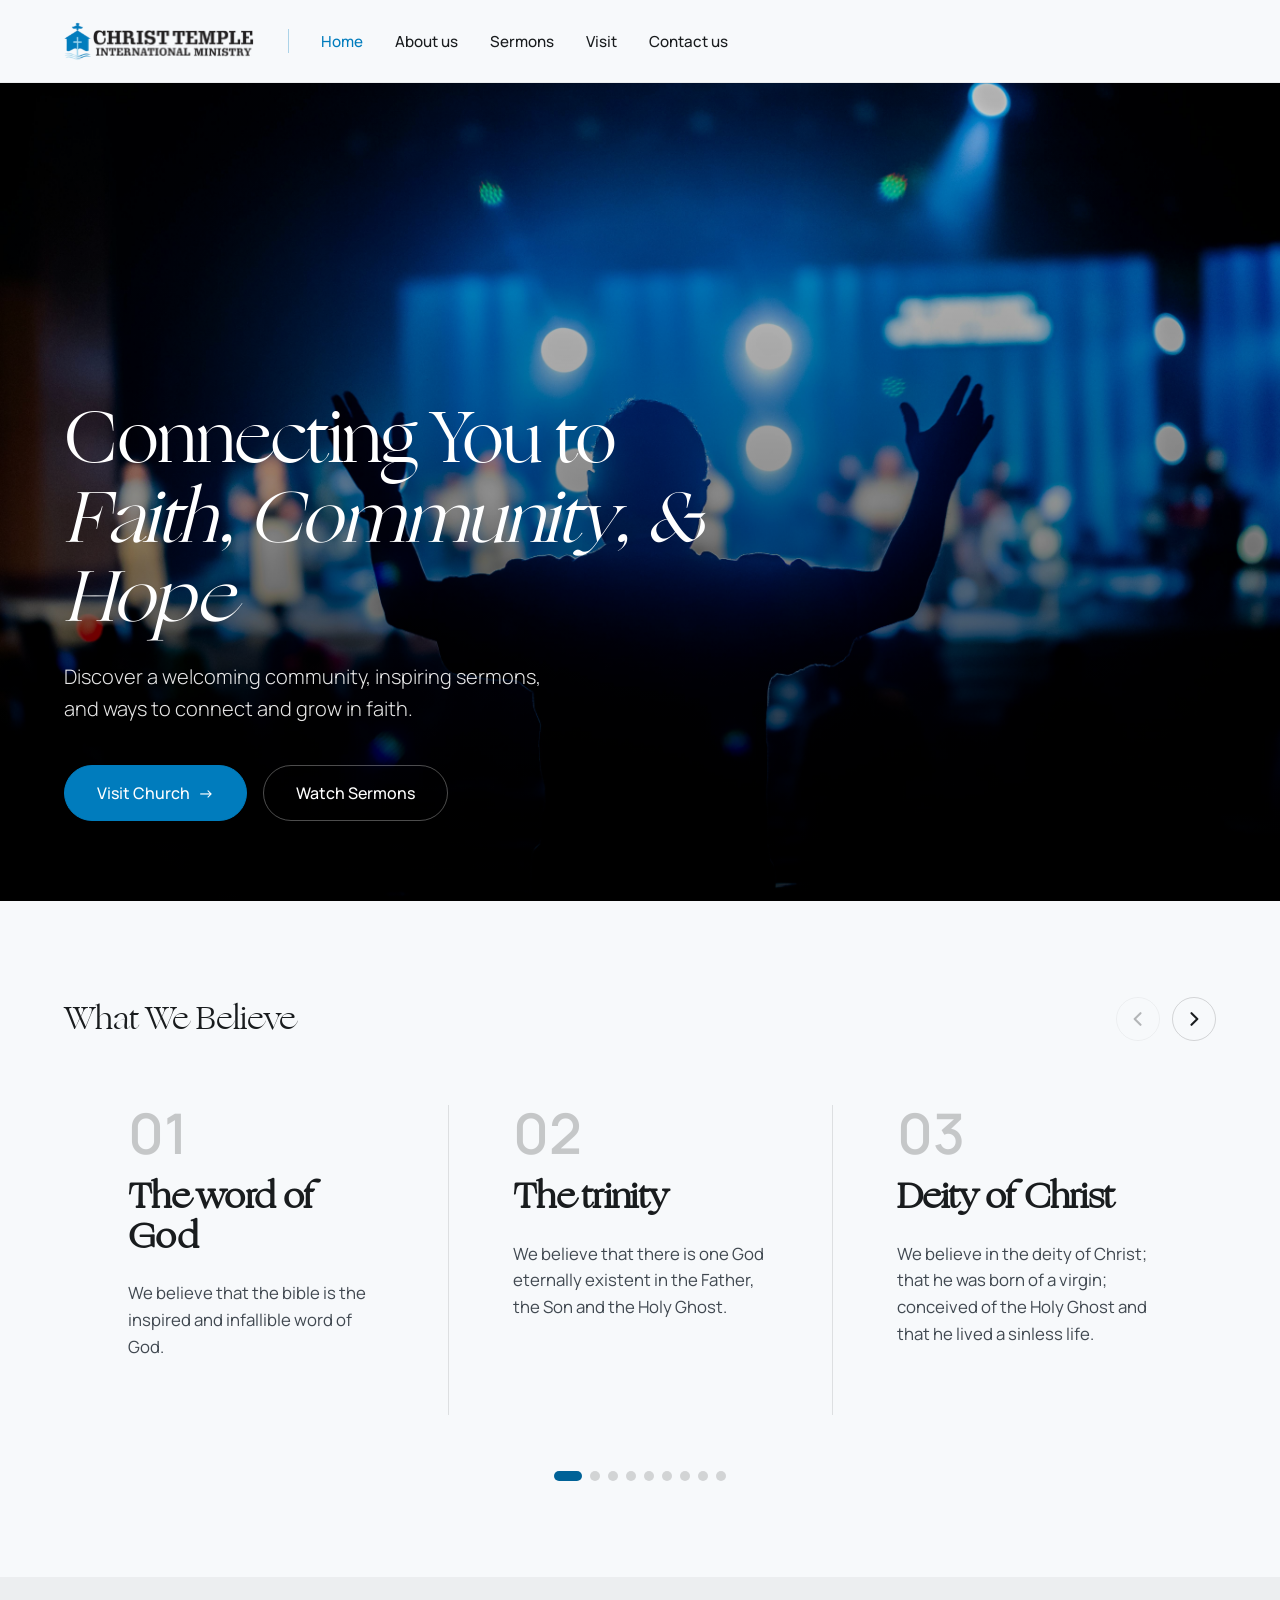
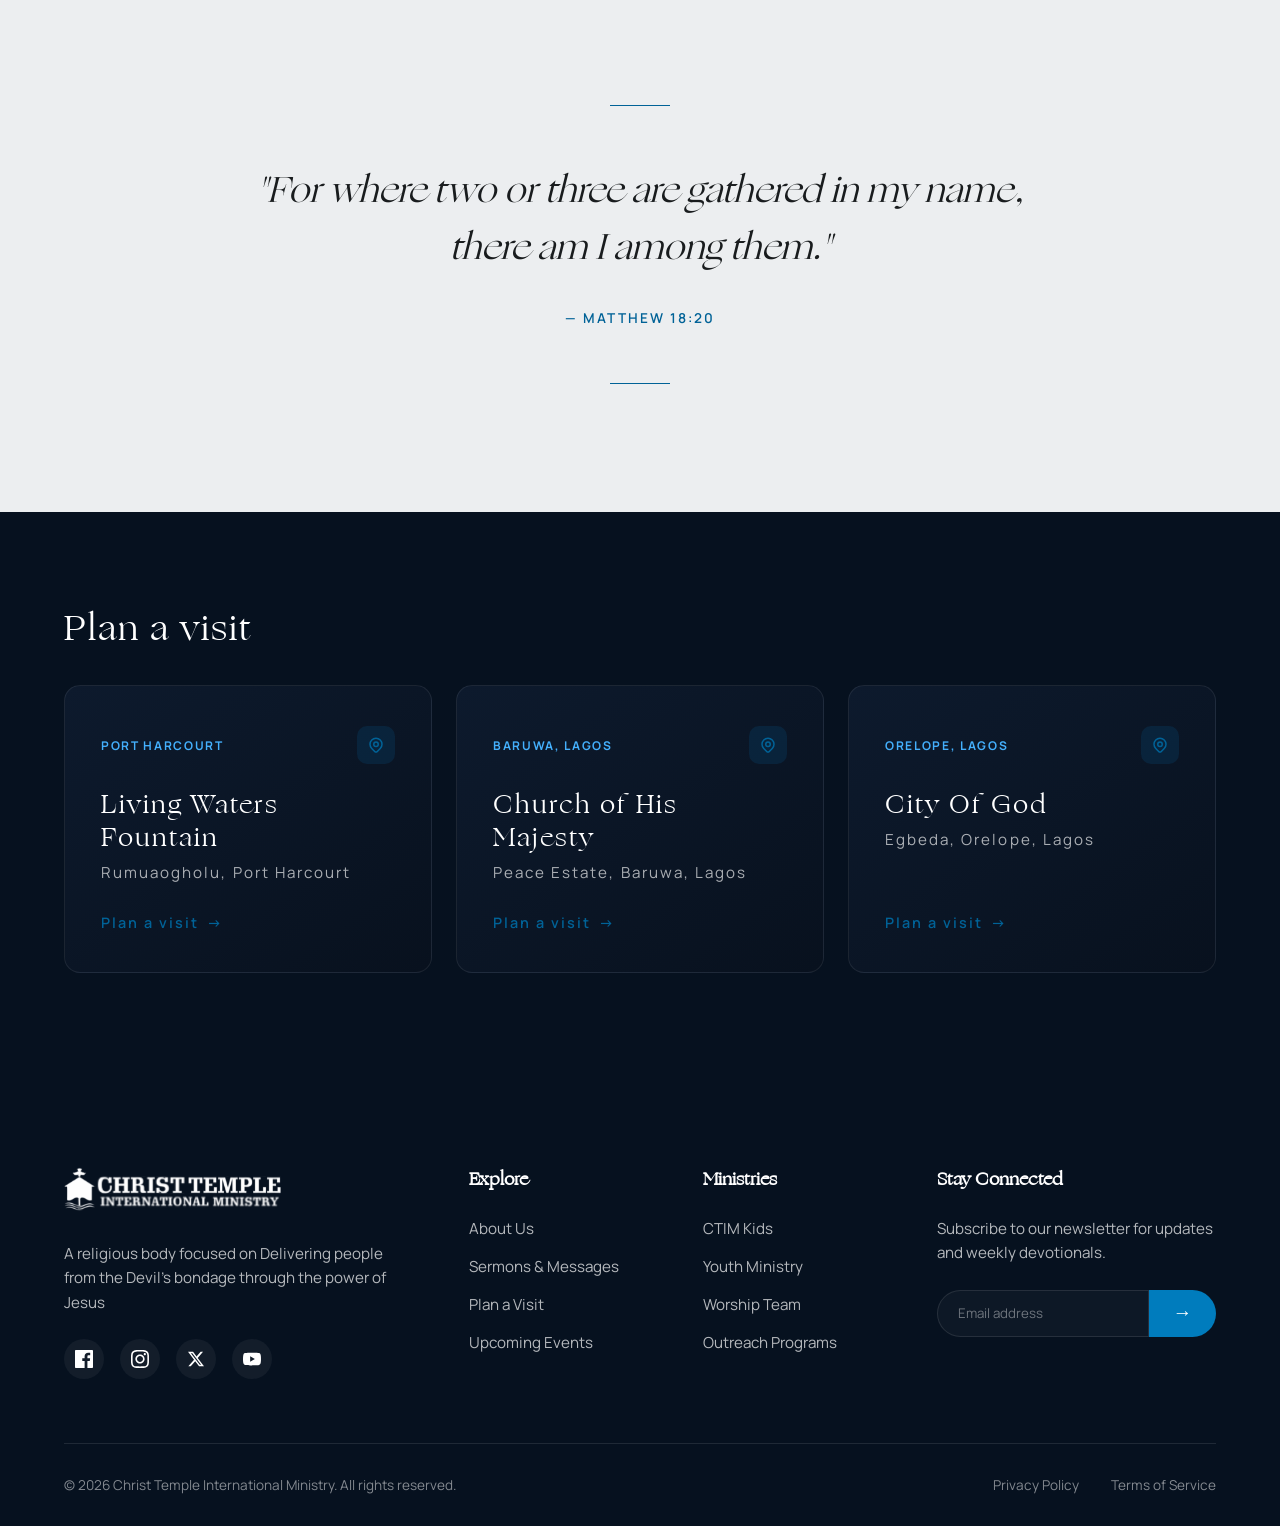
==== commit d7762e36: "feat: implement base styles, responsive navigation, and hero section styling" ====
--- a/index.html
+++ b/index.html
@@ -5,26 +5,6 @@
     <meta charset="UTF-8">
     <meta name="viewport" content="width=device-width, initial-scale=1.0">
     <title>Christ Temple International Ministry</title>
-
-    <!-- SEO & Social Media Tags -->
-    <meta name="description" content="Welcome to Christ Temple International Ministry. Join us in worship, faith, and community across our Branches in Port Harcourt and Lagos.">
-    <meta name="keywords" content="Christ Temple International Ministry, CTIM, church, worship, Jesus, faith, sermons, Port Harcourt, Lagos, ministry">
-    <meta name="author" content="Christ Temple International Ministry">
-
-    <!-- Open Graph / Facebook -->
-    <meta property="og:type" content="website">
-    <meta property="og:url" content="https://www.christtemple.org/">
-    <meta property="og:title" content="Christ Temple International Ministry">
-    <meta property="og:description" content="Welcome to Christ Temple International Ministry. Join us in worship, faith, and community across our campuses in Port Harcourt and Lagos.">
-    <meta property="og:image" content="assets/images/Christ Temple logo.svg">
-
-    <!-- Twitter -->
-    <meta property="twitter:card" content="summary_large_image">
-    <meta property="twitter:url" content="https://www.christtemple.org/">
-    <meta property="twitter:title" content="Christ Temple International Ministry">
-    <meta property="twitter:description" content="Welcome to Christ Temple International Ministry. Join us in worship, faith, and community across our campuses in Port Harcourt and Lagos.">
-    <meta property="twitter:image" content="assets/images/Christ Temple logo.svg">
-    
     <!-- Google Fonts -->
     <link rel="preconnect" href="https://fonts.googleapis.com">
     <link rel="preconnect" href="https://fonts.gstatic.com" crossorigin>
@@ -239,29 +219,65 @@
 
             <div class="visit-grid">
                 <!-- Branch 1 -->
-                <a href="visit.html?branch=port-harcourt" class="visit-card" style="text-decoration: none; display: block; background-image: url('assets/images/port_harcourt.png');">
-                    <div class="visit-overlay"></div>
-                    <div class="visit-content">
+                <a href="visit.html?branch=port-harcourt" class="visit-card">
+                    <div class="visit-card-header">
+                        <span class="visit-card-tag">Port Harcourt</span>
+                        <div class="visit-card-icon">
+                            <svg xmlns="http://www.w3.org/2000/svg" fill="none" viewBox="0 0 24 24" stroke="currentColor" stroke-width="2">
+                                <path stroke-linecap="round" stroke-linejoin="round" d="M17.657 16.657L13.414 20.9a1.998 1.998 0 01-2.827 0l-4.244-4.243a8 8 0 1111.314 0z" />
+                                <path stroke-linecap="round" stroke-linejoin="round" d="M15 11a3 3 0 11-6 0 3 3 0 016 0z" />
+                            </svg>
+                        </div>
+                    </div>
+                    <div class="visit-card-body">
                         <h3 class="visit-heading">Living Waters Fountain</h3>
-                        <p class="visit-location">Port Harcourt</p>
+                        <p class="visit-location">Rumuaogholu, Port Harcourt</p>
+                    </div>
+                    <div class="visit-card-footer">
+                        <span>Plan a visit</span>
+                        <span class="arrow">&rarr;</span>
                     </div>
                 </a>
 
                 <!-- Branch 2 -->
-                <a href="visit.html?branch=baruwa-lagos" class="visit-card" style="text-decoration: none; display: block; background-image: url('assets/images/baruwa_lagos.png');">
-                    <div class="visit-overlay"></div>
-                    <div class="visit-content">
+                <a href="visit.html?branch=baruwa-lagos" class="visit-card">
+                    <div class="visit-card-header">
+                        <span class="visit-card-tag">Baruwa, Lagos</span>
+                        <div class="visit-card-icon">
+                            <svg xmlns="http://www.w3.org/2000/svg" fill="none" viewBox="0 0 24 24" stroke="currentColor" stroke-width="2">
+                                <path stroke-linecap="round" stroke-linejoin="round" d="M17.657 16.657L13.414 20.9a1.998 1.998 0 01-2.827 0l-4.244-4.243a8 8 0 1111.314 0z" />
+                                <path stroke-linecap="round" stroke-linejoin="round" d="M15 11a3 3 0 11-6 0 3 3 0 016 0z" />
+                            </svg>
+                        </div>
+                    </div>
+                    <div class="visit-card-body">
                         <h3 class="visit-heading">Church of His Majesty</h3>
-                        <p class="visit-location">Baruwa, Lagos</p>
+                        <p class="visit-location">Peace Estate, Baruwa, Lagos</p>
+                    </div>
+                    <div class="visit-card-footer">
+                        <span>Plan a visit</span>
+                        <span class="arrow">&rarr;</span>
                     </div>
                 </a>
 
                 <!-- Branch 3 -->
-                <a href="visit.html?branch=orelope-lagos" class="visit-card" style="text-decoration: none; display: block; background-image: url('assets/images/orelope_lagos.png');">
-                    <div class="visit-overlay"></div>
-                    <div class="visit-content">
+                <a href="visit.html?branch=orelope-lagos" class="visit-card">
+                    <div class="visit-card-header">
+                        <span class="visit-card-tag">Orelope, Lagos</span>
+                        <div class="visit-card-icon">
+                            <svg xmlns="http://www.w3.org/2000/svg" fill="none" viewBox="0 0 24 24" stroke="currentColor" stroke-width="2">
+                                <path stroke-linecap="round" stroke-linejoin="round" d="M17.657 16.657L13.414 20.9a1.998 1.998 0 01-2.827 0l-4.244-4.243a8 8 0 1111.314 0z" />
+                                <path stroke-linecap="round" stroke-linejoin="round" d="M15 11a3 3 0 11-6 0 3 3 0 016 0z" />
+                            </svg>
+                        </div>
+                    </div>
+                    <div class="visit-card-body">
                         <h3 class="visit-heading">City Of God</h3>
-                        <p class="visit-location">Orelope, Lagos</p>
+                        <p class="visit-location">Egbeda, Orelope, Lagos</p>
+                    </div>
+                    <div class="visit-card-footer">
+                        <span>Plan a visit</span>
+                        <span class="arrow">&rarr;</span>
                     </div>
                 </a>
             </div>
--- a/assets/css/style.css
+++ b/assets/css/style.css
@@ -1042,8 +1042,7 @@
 /* --- Visit Section --- */
 .visit-section {
     padding: 6rem 4rem;
-    background-color: #050505;
-    /* Very dark background */
+    background-color: #06111f;
     color: #ffffff;
 }
 
@@ -1054,82 +1053,144 @@
 
 .visit-section-title {
     font-family: var(--font-ogg);
-    font-size: 2rem;
+    font-size: 2.25rem;
     font-weight: 500;
     line-height: 1.15;
-    margin-bottom: 2rem;
+    margin-bottom: 2.25rem;
     color: #ffffff;
 }
 
 .visit-grid {
     display: grid;
     grid-template-columns: repeat(3, 1fr);
-    gap: 1rem;
-    /* Small gap between tiles */
+    gap: 1.5rem;
 }
 
 .visit-card {
     position: relative;
-    height: 400px;
-    /* Tall tiles */
-    background-size: cover;
-    background-position: center;
-    border-radius: 4px;
-    /* Slight rounding */
+    display: flex;
+    flex-direction: column;
+    justify-content: space-between;
+    min-height: 230px;
+    padding: 2.5rem 2.25rem;
+    background: linear-gradient(145deg, #0d1a2d 0%, #08111e 100%);
+    border: 1px solid rgba(255, 255, 255, 0.08);
+    border-radius: 16px;
+    text-decoration: none;
+    transition: transform 0.35s cubic-bezier(0.16, 1, 0.3, 1), box-shadow 0.35s cubic-bezier(0.16, 1, 0.3, 1), border-color 0.35s ease, background 0.35s ease;
+    cursor: pointer;
     overflow: hidden;
-    transition: transform 0.3s ease, box-shadow 0.3s ease;
-    cursor: pointer;
-}
-
-.visit-card:hover {
-    transform: translateY(-5px);
-    box-shadow: 0 10px 30px rgba(0, 0, 0, 0.5);
-}
-
-/* Gradient overlay for readability */
-.visit-overlay {
+}
+
+.visit-card::before {
+    content: '';
     position: absolute;
-    inset: 0;
-    background: linear-gradient(to top,
-            rgba(0, 0, 0, 0.85) 0%,
-            rgba(0, 0, 0, 0.4) 30%,
-            transparent 100%);
-    z-index: 1;
-}
-
-.visit-content {
-    position: absolute;
-    bottom: 0;
+    top: 0;
     left: 0;
     right: 0;
-    padding: 2rem;
-    z-index: 2;
-    text-align: left;
+    height: 3px;
+    background: linear-gradient(90deg, var(--primary), var(--secondary-container));
+    opacity: 0;
+    transition: opacity 0.35s ease;
+}
+
+.visit-card:hover {
+    transform: translateY(-6px);
+    border-color: rgba(0, 124, 189, 0.45);
+    background: linear-gradient(145deg, #12243d 0%, #0b1728 100%);
+    box-shadow: 0 16px 36px rgba(0, 0, 0, 0.4), 0 0 24px rgba(0, 124, 189, 0.15);
+}
+
+.visit-card:hover::before {
+    opacity: 1;
+}
+
+.visit-card-header {
+    display: flex;
+    align-items: center;
+    justify-content: space-between;
+    margin-bottom: 1.5rem;
+}
+
+.visit-card-tag {
+    font-size: 0.75rem;
+    font-weight: 700;
+    letter-spacing: 0.14em;
+    text-transform: uppercase;
+    color: var(--secondary-container);
+}
+
+.visit-card-icon {
+    width: 38px;
+    height: 38px;
+    border-radius: 10px;
+    background: rgba(0, 124, 189, 0.14);
+    color: var(--primary);
+    display: flex;
+    align-items: center;
+    justify-content: center;
+    transition: background 0.3s ease, color 0.3s ease, transform 0.3s ease;
+}
+
+.visit-card:hover .visit-card-icon {
+    background: var(--primary);
+    color: #ffffff;
+    transform: scale(1.08);
+}
+
+.visit-card-icon svg {
+    width: 18px;
+    height: 18px;
+}
+
+.visit-card-body {
+    flex: 1;
 }
 
 .visit-heading {
-    font-family: var(--font-sans);
-    font-size: 1.75rem;
-    font-weight: 700;
+    font-family: var(--font-ogg);
+    font-size: 1.65rem;
+    font-weight: 500;
     color: #ffffff;
-    margin-bottom: 0.25rem;
-    line-height: 1.2;
+    margin-bottom: 0.5rem;
+    line-height: 1.25;
 }
 
 .visit-location {
-    font-size: 1rem;
-    color: rgba(255, 255, 255, 0.7);
+    font-size: 0.95rem;
+    color: rgba(255, 255, 255, 0.65);
     font-weight: 400;
+    line-height: 1.5;
+}
+
+.visit-card-footer {
+    display: flex;
+    align-items: center;
+    gap: 0.5rem;
+    margin-top: 1.75rem;
+    font-size: 0.9rem;
+    font-weight: 600;
+    color: var(--primary);
+    transition: color 0.3s ease, gap 0.3s ease;
+}
+
+.visit-card:hover .visit-card-footer {
+    color: #ffffff;
+    gap: 0.75rem;
+}
+
+.visit-card-footer .arrow {
+    transition: transform 0.3s ease;
+}
+
+.visit-card:hover .visit-card-footer .arrow {
+    transform: translateX(4px);
 }
 
 @media (max-width: 1024px) {
     .visit-grid {
         grid-template-columns: repeat(2, 1fr);
-        gap: 1rem;
-    }
-
-    .visit-card {
-        height: 350px;
+        gap: 1.25rem;
     }
 }
 
@@ -1140,10 +1201,12 @@
 
     .visit-grid {
         grid-template-columns: 1fr;
+        gap: 1rem;
     }
 
     .visit-card {
-        height: 300px;
+        padding: 2rem 1.5rem;
+        min-height: auto;
     }
 }
 
@@ -2924,24 +2987,21 @@
     height: 100%;
 }
 
-.location-image {
-    height: 200px;
-    background-size: cover;
-    background-position: center;
-    border-radius: 16px;
-    box-shadow: 0 10px 30px rgba(0, 0, 0, 0.05);
-}
-
 .map-embed-container {
     border-radius: 16px;
     overflow: hidden;
     box-shadow: 0 10px 30px rgba(0, 0, 0, 0.05);
     border: 1px solid rgba(0, 0, 0, 0.05);
     background-color: var(--surface-dim);
+    height: 100%;
+    min-height: 340px;
 }
 
 .map-embed-container iframe {
     display: block;
+    width: 100%;
+    height: 100%;
+    min-height: 340px;
 }
 
 /* What to Expect */
@@ -2977,7 +3037,7 @@
 
 .expect-grid {
     display: grid;
-    grid-template-columns: repeat(3, 1fr);
+    grid-template-columns: repeat(4, 1fr);
     gap: 2rem;
 }
 
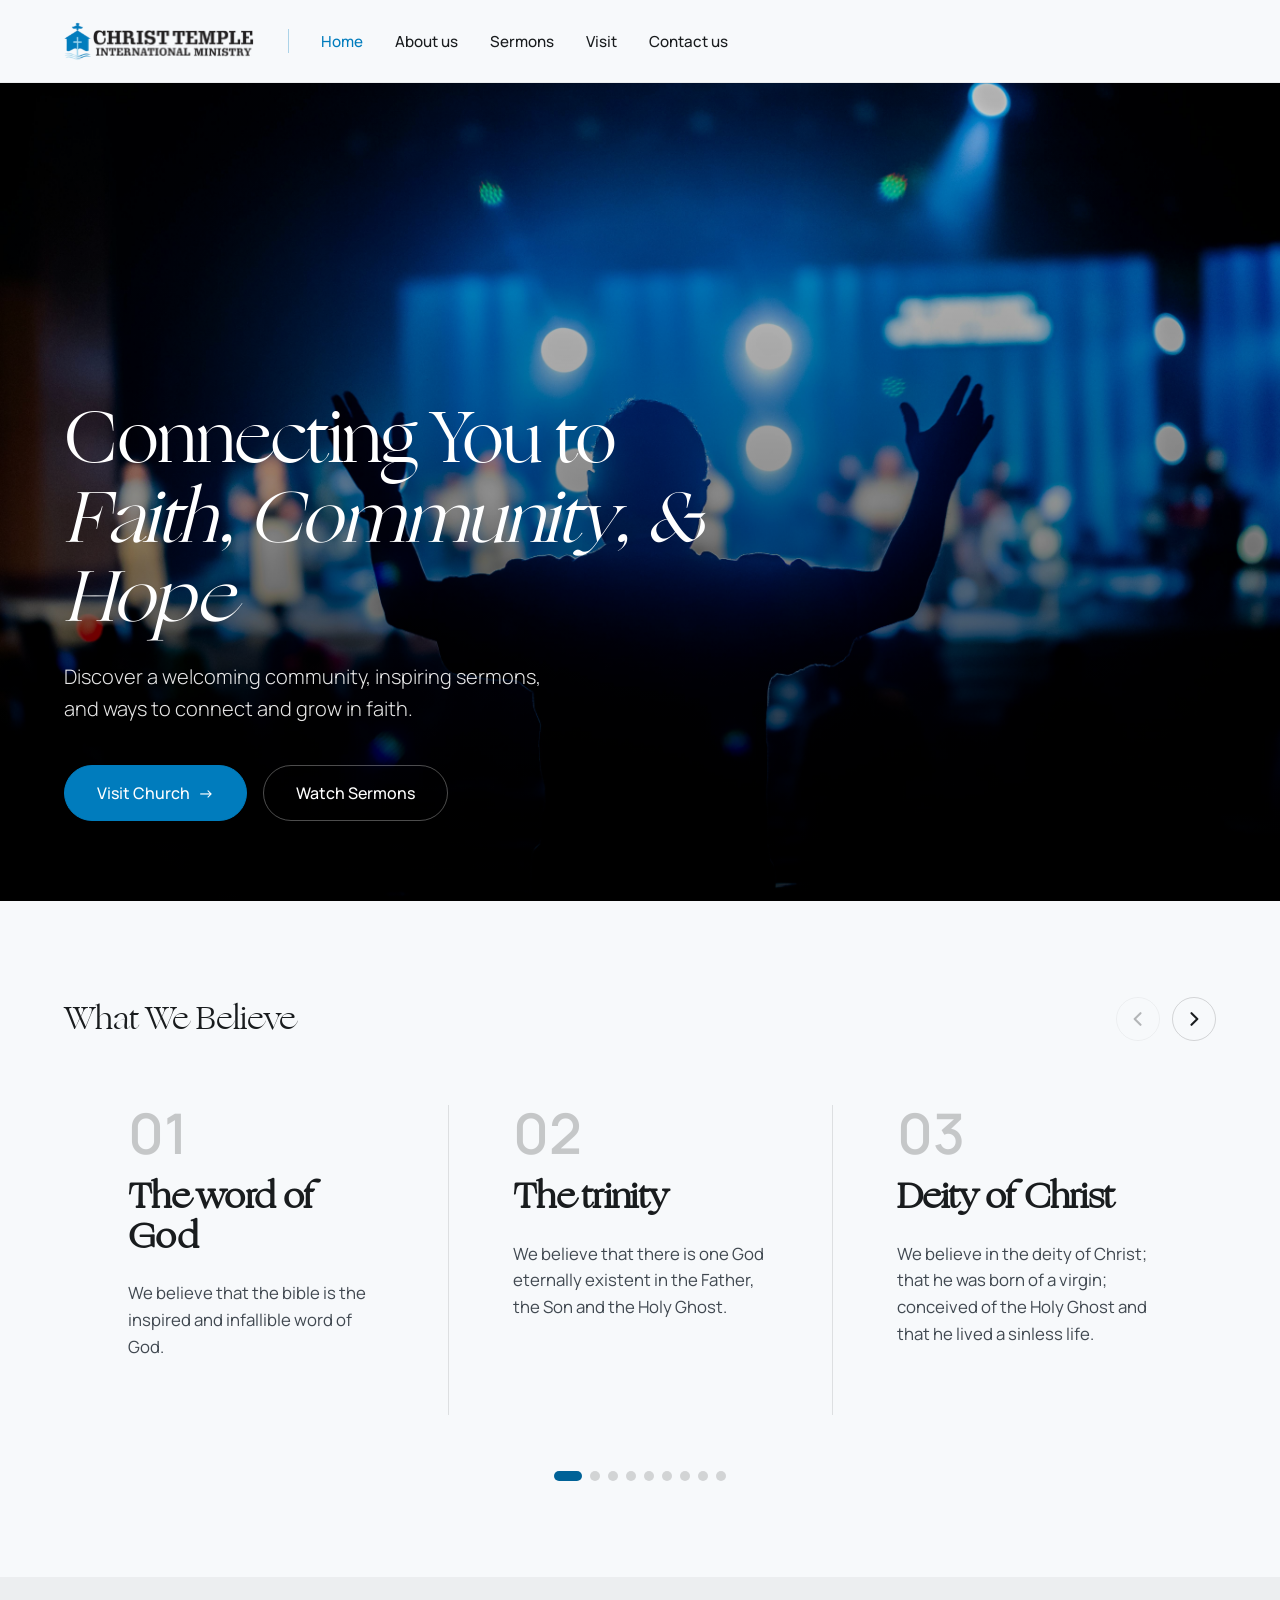
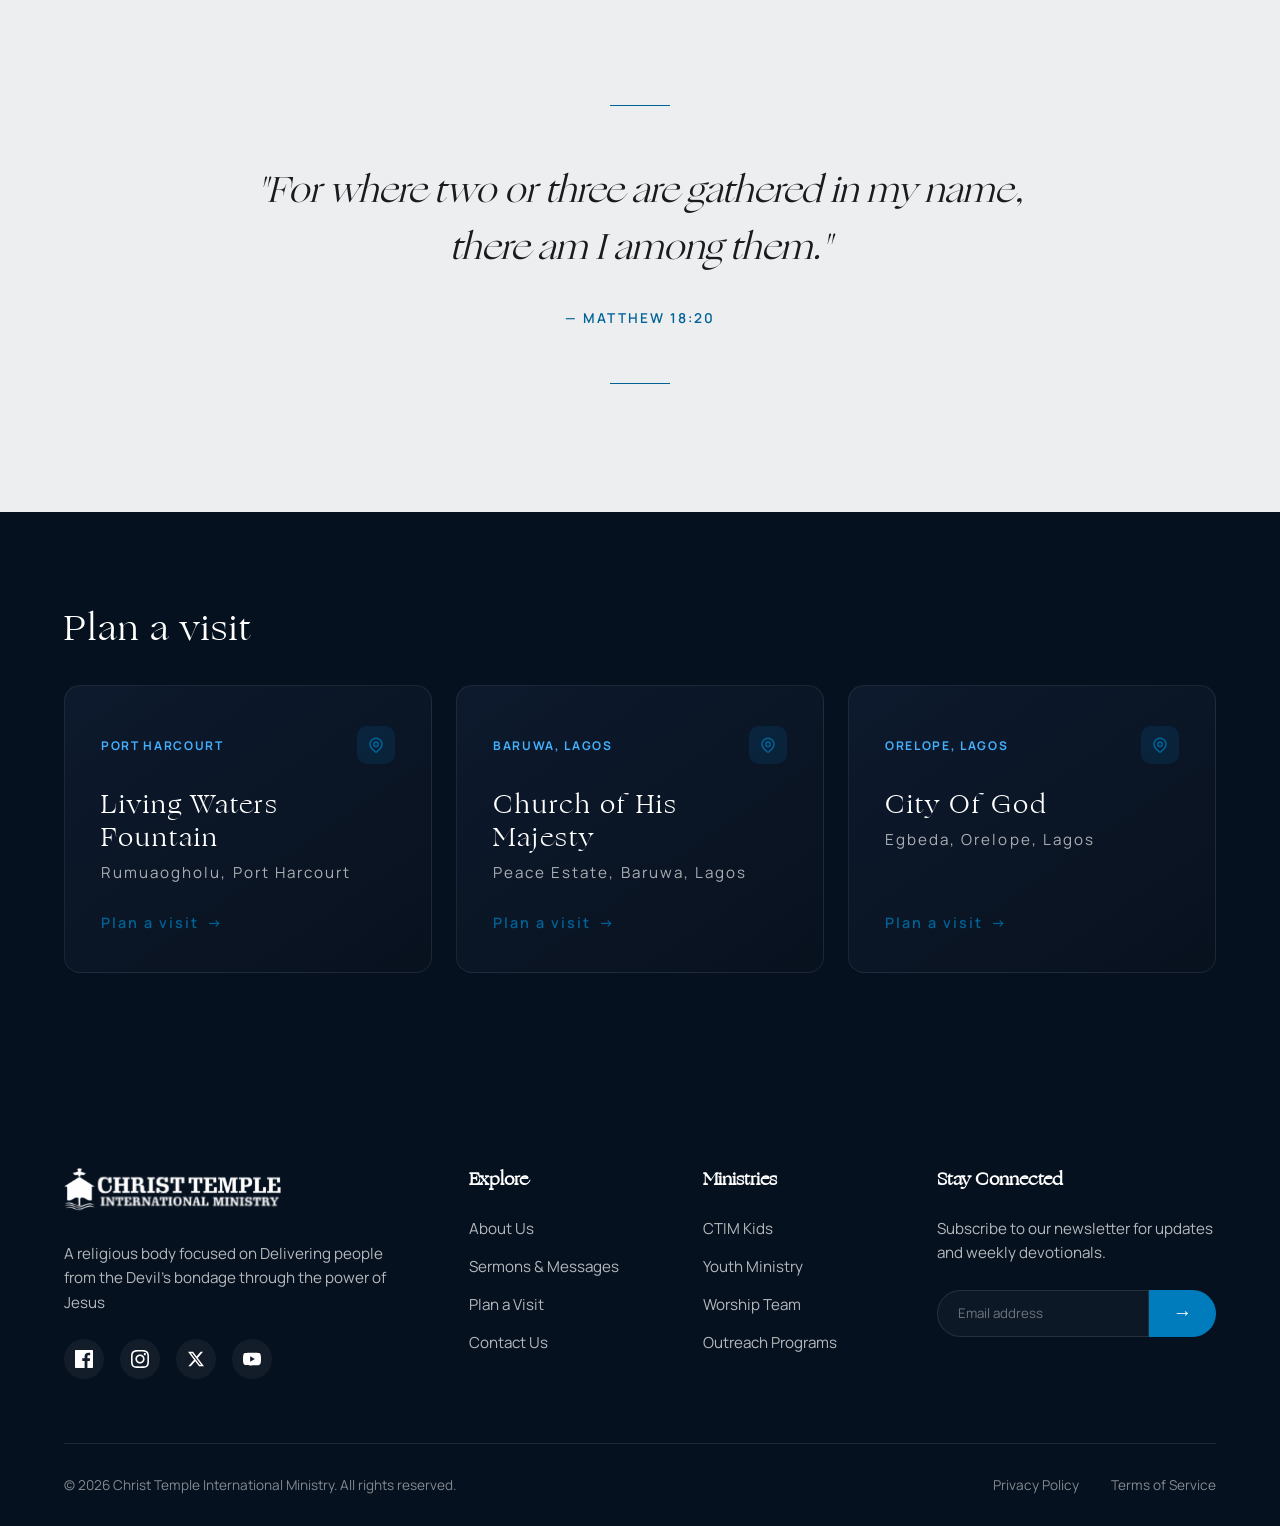
==== commit 5e92320d: "Implemented SEO, corected discrepancies and removed dummy phone numbers" ====
--- a/index.html
+++ b/index.html
@@ -4,7 +4,136 @@
 <head>
     <meta charset="UTF-8">
     <meta name="viewport" content="width=device-width, initial-scale=1.0">
-    <title>Christ Temple International Ministry</title>
+    <title>Christ Temple International Ministry | Welcome to CTIM</title>
+
+    <!-- Canonical URL -->
+    <link rel="canonical" href="https://www.christtemple.org/">
+
+    <!-- SEO & Metadata -->
+    <meta name="description" content="Welcome to Christ Temple International Ministry (CTIM). Join us in worship, faith, and fellowship across our church branches in Port Harcourt and Lagos, Nigeria.">
+    <meta name="keywords" content="Christ Temple International Ministry, CTIM, church in Port Harcourt, church in Lagos, Christian worship Nigeria, Apostle Joseph Eloma, Sunday service, deliverance ministry">
+    <meta name="author" content="Christ Temple International Ministry">
+    <meta name="robots" content="index, follow">
+
+    <!-- Open Graph / Facebook -->
+    <meta property="og:type" content="website">
+    <meta property="og:site_name" content="Christ Temple International Ministry">
+    <meta property="og:url" content="https://www.christtemple.org/">
+    <meta property="og:title" content="Christ Temple International Ministry | Welcome to CTIM">
+    <meta property="og:description" content="Welcome to Christ Temple International Ministry (CTIM). Join us in worship, faith, and fellowship across our church branches in Port Harcourt and Lagos, Nigeria.">
+    <meta property="og:image" content="https://www.christtemple.org/assets/images/extracted_logo.png">
+    <meta property="og:image:alt" content="Christ Temple International Ministry Official Logo">
+    <meta property="og:locale" content="en_NG">
+
+    <!-- Twitter / X -->
+    <meta property="twitter:card" content="summary_large_image">
+    <meta property="twitter:site" content="@ChristTempleInt">
+    <meta property="twitter:creator" content="@ChristTempleInt">
+    <meta property="twitter:url" content="https://www.christtemple.org/">
+    <meta property="twitter:title" content="Christ Temple International Ministry | Welcome to CTIM">
+    <meta property="twitter:description" content="Welcome to Christ Temple International Ministry (CTIM). Join us in worship, faith, and fellowship across our church branches in Port Harcourt and Lagos, Nigeria.">
+    <meta property="twitter:image" content="https://www.christtemple.org/assets/images/extracted_logo.png">
+    
+    <!-- Structured Data / JSON-LD -->
+    <script type="application/ld+json">
+    {
+      "@context": "https://schema.org",
+      "@graph": [
+        {
+          "@type": "WebSite",
+          "@id": "https://www.christtemple.org/#website",
+          "url": "https://www.christtemple.org/",
+          "name": "Christ Temple International Ministry",
+          "alternateName": "CTIM",
+          "description": "Official website of Christ Temple International Ministry",
+          "publisher": {
+            "@id": "https://www.christtemple.org/#church"
+          },
+          "inLanguage": "en"
+        },
+        {
+          "@type": ["Church", "PlaceOfWorship", "Organization"],
+          "@id": "https://www.christtemple.org/#church",
+          "name": "Christ Temple International Ministry",
+          "alternateName": ["CTIM", "Christ Temple Ministries"],
+          "url": "https://www.christtemple.org/",
+          "logo": {
+            "@type": "ImageObject",
+            "url": "https://www.christtemple.org/assets/images/extracted_logo.png",
+            "caption": "Christ Temple International Ministry Logo"
+          },
+          "image": "https://www.christtemple.org/assets/images/about_hero.png",
+          "description": "Christ Temple International Ministry (CTIM) is a Christian religious body committed to preaching the uncompromised gospel of Jesus Christ, delivering believers, and building vibrant faith assemblies across Nigeria.",
+          "slogan": "Connecting You to Faith, Community, & Hope",
+          "email": "christtempleintlministry@gmail.com",
+          "leader": {
+            "@type": "Person",
+            "@id": "https://www.christtemple.org/about.html#senior-pastor",
+            "name": "Apostle Joseph Eloma",
+            "jobTitle": "Senior Pastor"
+          },
+          "subLocation": [
+            {
+              "@type": "PlaceOfWorship",
+              "@id": "https://www.christtemple.org/visit.html#port-harcourt",
+              "name": "Christ Temple International Ministry - Living Waters Fountain (Port Harcourt)",
+              "address": {
+                "@type": "PostalAddress",
+                "streetAddress": "Between Road 5 and Road 7 Rumuaogholu",
+                "addressLocality": "Port Harcourt",
+                "addressRegion": "Rivers State",
+                "addressCountry": "NG"
+              },
+              "hasMap": "https://maps.app.goo.gl/A9NwRC36ZuacLRhL9"
+            },
+            {
+              "@type": "PlaceOfWorship",
+              "@id": "https://www.christtemple.org/visit.html#baruwa-lagos",
+              "name": "Christ Temple International Ministry - Church of His Majesty (Baruwa, Lagos)",
+              "address": {
+                "@type": "PostalAddress",
+                "streetAddress": "4b, 2nd Avenue, Peace Estate, 2 Storey Bus stop Baruwa",
+                "addressLocality": "Ipaja, Lagos",
+                "addressRegion": "Lagos State",
+                "addressCountry": "NG"
+              },
+              "hasMap": "https://maps.app.goo.gl/71ZZPxghNBR29p216"
+            },
+            {
+              "@type": "PlaceOfWorship",
+              "@id": "https://www.christtemple.org/visit.html#orelope-lagos",
+              "name": "Christ Temple International Ministry - City Of God (Orelope, Lagos)",
+              "address": {
+                "@type": "PostalAddress",
+                "streetAddress": "9, Olaniyi Street off Orelope Street, Orelope Egbeda",
+                "addressLocality": "Egbeda, Lagos",
+                "addressRegion": "Lagos State",
+                "addressCountry": "NG"
+              },
+              "hasMap": "https://maps.app.goo.gl/E2ukaSwKCMPJbdos7"
+            }
+          ],
+          "sameAs": [
+            "https://web.facebook.com/ChristTempleMinistriesNg",
+            "https://instagram.com/christtempleng",
+            "https://x.com/ChristTempleInt",
+            "https://www.youtube.com/@christtempleinternationalm6173"
+          ]
+        },
+        {
+          "@type": "Person",
+          "@id": "https://www.christtemple.org/about.html#senior-pastor",
+          "name": "Apostle Joseph Eloma",
+          "jobTitle": "Senior Pastor",
+          "worksFor": {
+            "@id": "https://www.christtemple.org/#church"
+          },
+          "image": "https://www.christtemple.org/assets/images/pastor_portrait.png"
+        }
+      ]
+    }
+    </script>
+    
     <!-- Google Fonts -->
     <link rel="preconnect" href="https://fonts.googleapis.com">
     <link rel="preconnect" href="https://fonts.gstatic.com" crossorigin>
@@ -57,7 +186,7 @@
                 </p>
 
                 <div class="hero-buttons">
-                    <a href="#" class="btn btn-primary">
+                    <a href="visit.html" class="btn btn-primary">
                         Visit Church <span class="arrow">&rarr;</span>
                     </a>
                     <a href="sermons.html" class="btn btn-ghost">
@@ -335,9 +464,9 @@
                     <h4 class="footer-heading">Explore</h4>
                     <ul class="footer-links">
                         <li><a href="about.html">About Us</a></li>
-                        <li><a href="#">Sermons & Messages</a></li>
-                        <li><a href="#">Plan a Visit</a></li>
-                        <li><a href="#">Upcoming Events</a></li>
+                        <li><a href="sermons.html">Sermons &amp; Messages</a></li>
+                        <li><a href="visit.html">Plan a Visit</a></li>
+                        <li><a href="contact.html">Contact Us</a></li>
                     </ul>
                 </div>
 
@@ -345,10 +474,10 @@
                 <div class="footer-col">
                     <h4 class="footer-heading">Ministries</h4>
                     <ul class="footer-links">
-                        <li><a href="#">CTIM Kids</a></li>
-                        <li><a href="#">Youth Ministry</a></li>
-                        <li><a href="#">Worship Team</a></li>
-                        <li><a href="#">Outreach Programs</a></li>
+                        <li><a href="contact.html?subject=ministry">CTIM Kids</a></li>
+                        <li><a href="contact.html?subject=ministry">Youth Ministry</a></li>
+                        <li><a href="contact.html?subject=ministry">Worship Team</a></li>
+                        <li><a href="contact.html?subject=ministry">Outreach Programs</a></li>
                     </ul>
                 </div>
 
--- a/assets/css/style.css
+++ b/assets/css/style.css
@@ -3037,7 +3037,7 @@
 
 .expect-grid {
     display: grid;
-    grid-template-columns: repeat(4, 1fr);
+    grid-template-columns: repeat(3, 1fr);
     gap: 2rem;
 }
 
@@ -3617,3 +3617,60 @@
         font-size: 0.9rem;
     }
 }
+
+/* --- SEO Breadcrumbs --- */
+.breadcrumb-nav {
+    padding: 1rem 4rem;
+    background-color: var(--surface-container-low, #f4f6f8);
+    border-bottom: 1px solid rgba(0, 0, 0, 0.05);
+}
+
+.breadcrumb-list {
+    display: flex;
+    align-items: center;
+    flex-wrap: wrap;
+    gap: 0.5rem;
+    list-style: none;
+    margin: 0;
+    padding: 0;
+    font-size: 0.88rem;
+    color: var(--on-surface-variant, #667085);
+    max-width: 1200px;
+    margin: 0 auto;
+}
+
+.breadcrumb-item {
+    display: inline-flex;
+    align-items: center;
+    gap: 0.5rem;
+}
+
+.breadcrumb-item a {
+    color: var(--primary, #007cbd);
+    text-decoration: none;
+    font-weight: 500;
+    transition: color 0.2s ease;
+}
+
+.breadcrumb-item a:hover {
+    color: var(--primary-hover, #005a8c);
+    text-decoration: underline;
+}
+
+.breadcrumb-separator {
+    color: var(--outline, #98a2b3);
+    font-size: 0.8rem;
+    user-select: none;
+}
+
+.breadcrumb-item.active {
+    color: var(--on-surface, #1d2939);
+    font-weight: 600;
+}
+
+@media (max-width: 768px) {
+    .breadcrumb-nav {
+        padding: 0.75rem 1.5rem;
+    }
+}
+
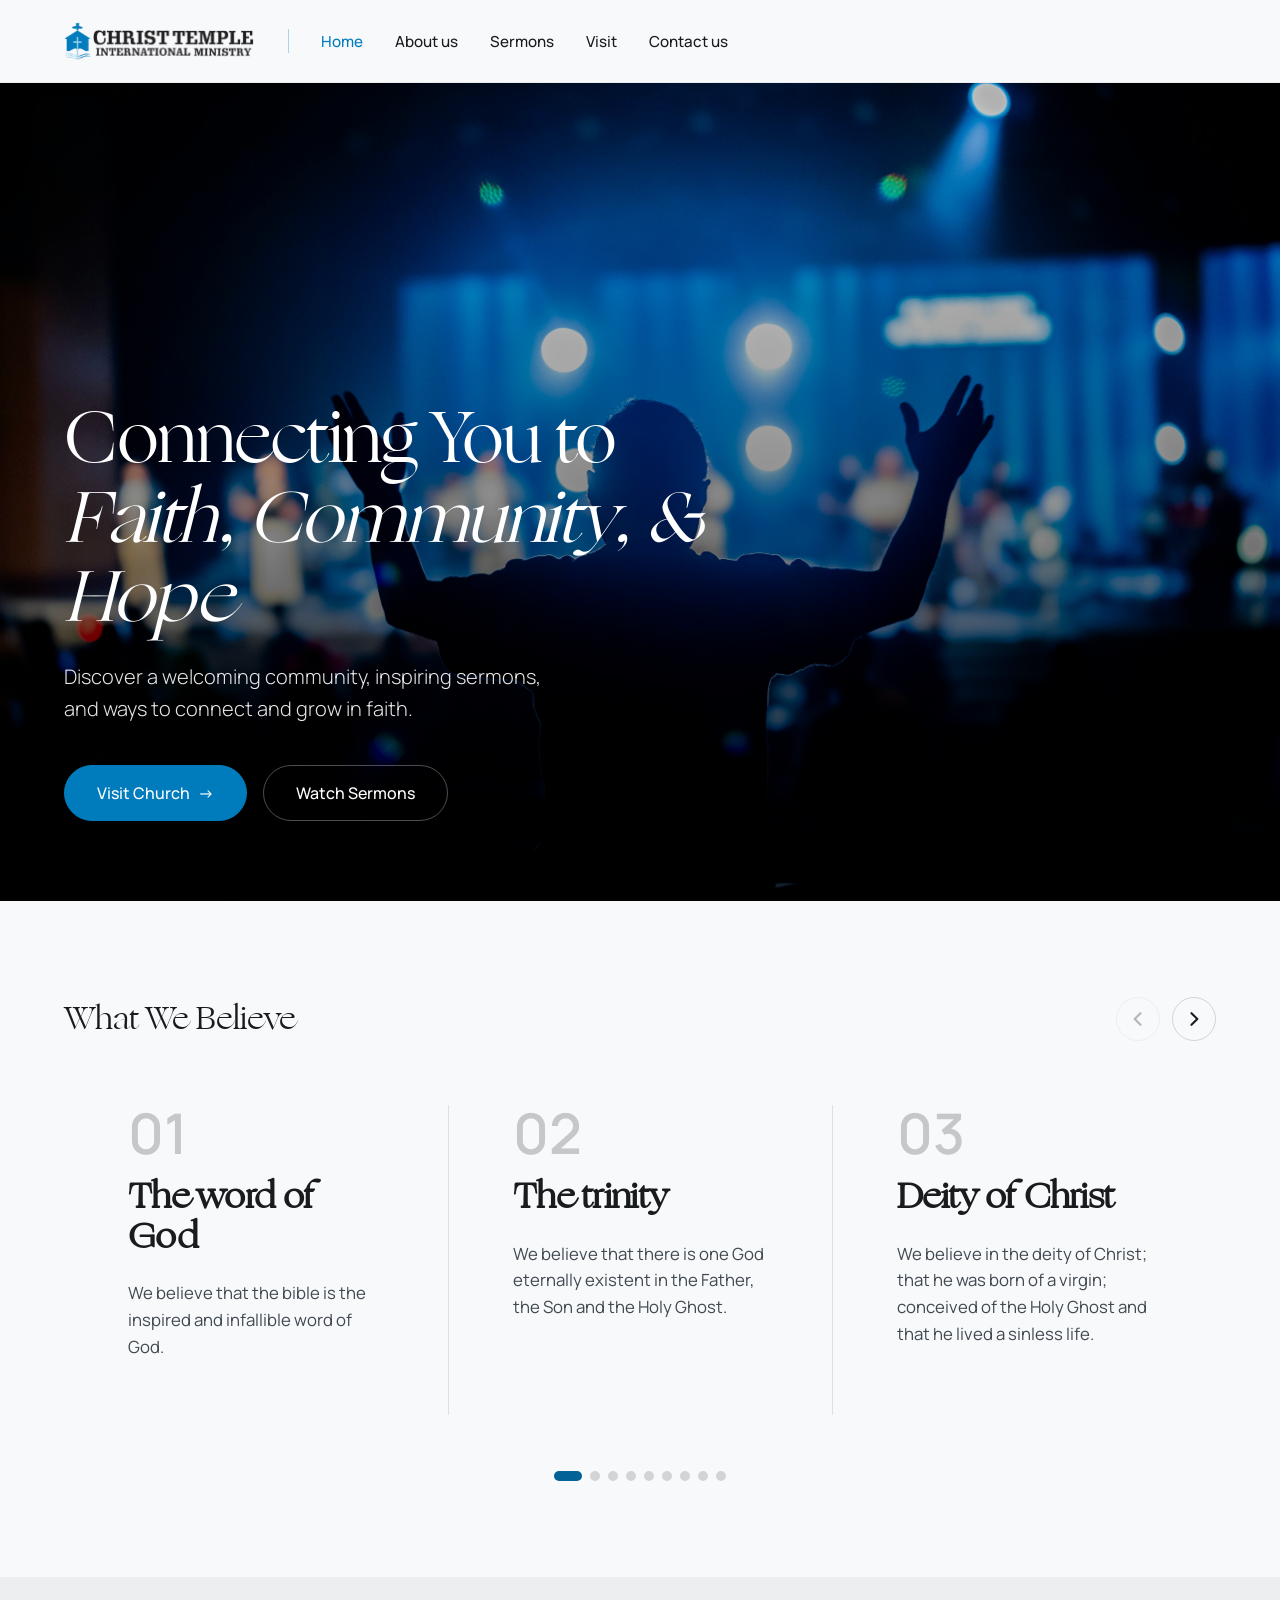
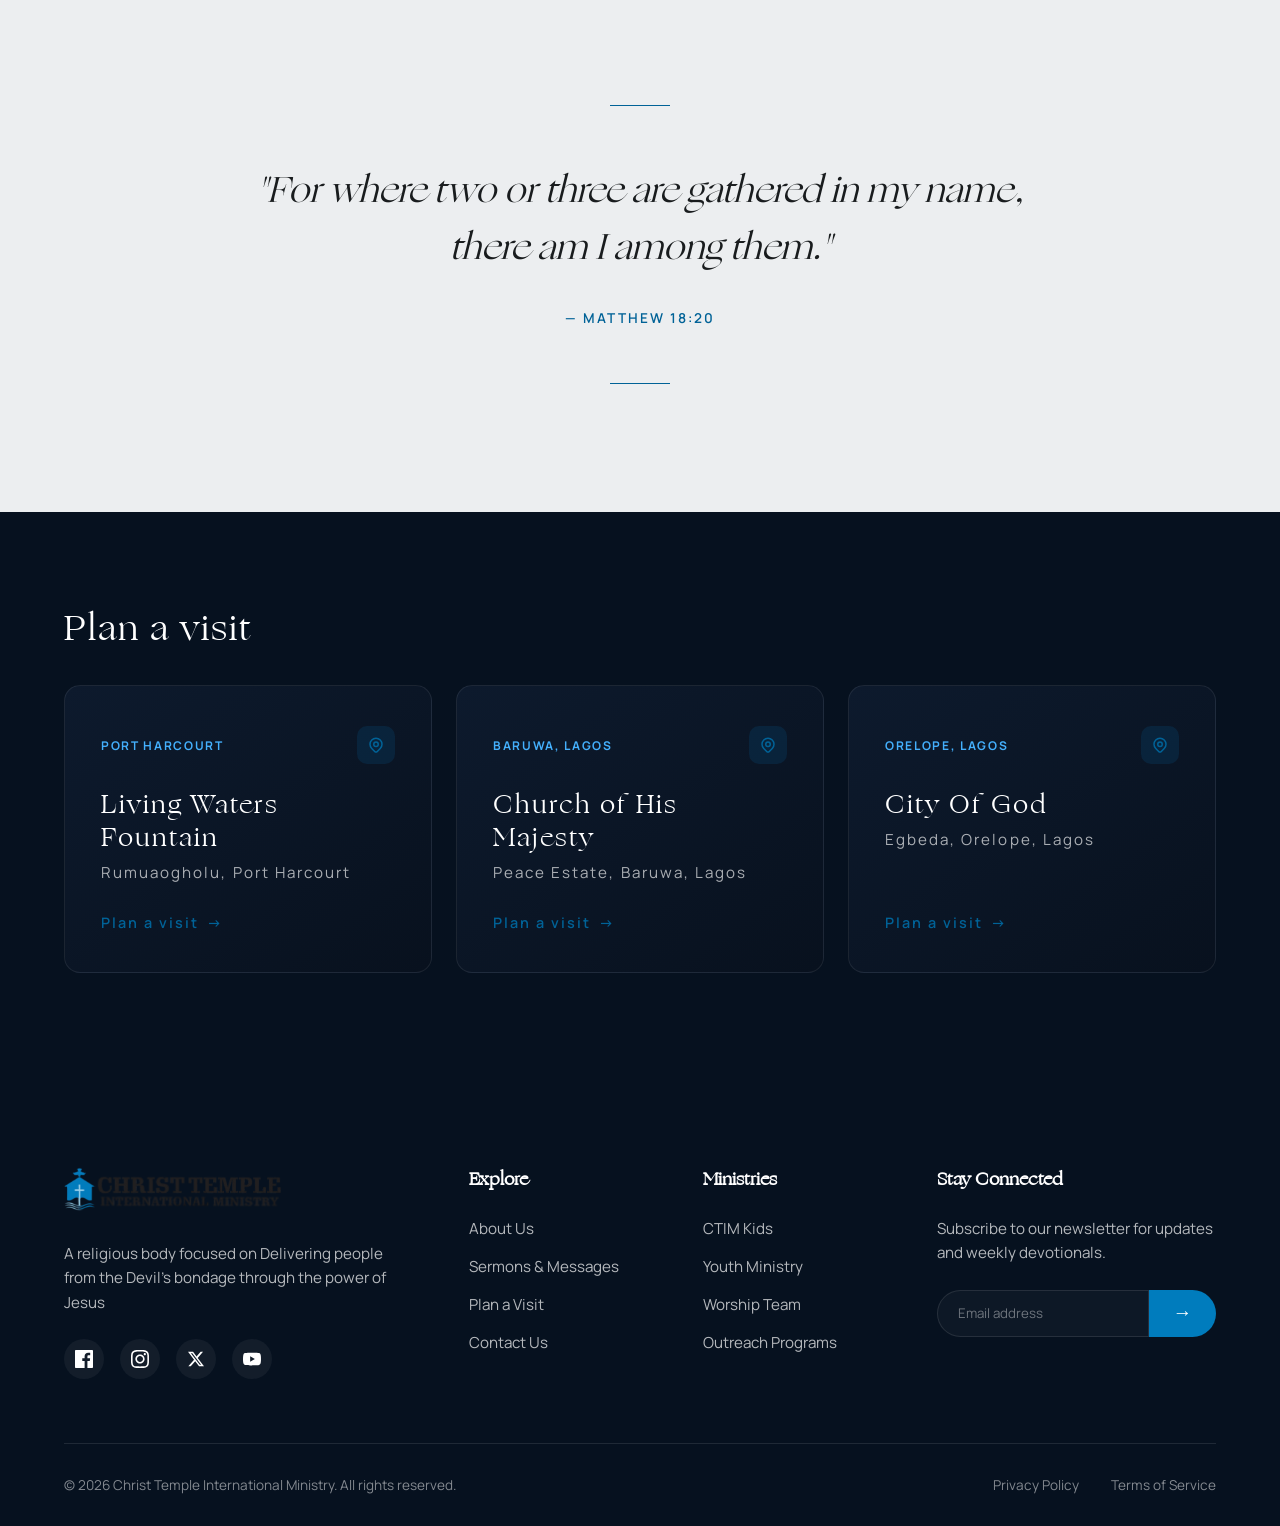
==== commit 51284cd5: "changed logo to be sharper, footer logo changed to white and added favicon" ====
--- a/index.html
+++ b/index.html
@@ -7,7 +7,13 @@
     <title>Christ Temple International Ministry | Welcome to CTIM</title>
 
     <!-- Canonical URL -->
-    <link rel="canonical" href="https://www.christtemple.org/">
+    <link rel="canonical" href="https://www.christtempleintl.org/">
+
+    <!-- Favicon & App Icons -->
+    <link rel="apple-touch-icon" sizes="180x180" href="/apple-touch-icon.png">
+    <link rel="icon" type="image/png" sizes="32x32" href="/favicon-32x32.png">
+    <link rel="icon" type="image/png" sizes="16x16" href="/favicon-16x16.png">
+    <link rel="manifest" href="/site.webmanifest">
 
     <!-- SEO & Metadata -->
     <meta name="description" content="Welcome to Christ Temple International Ministry (CTIM). Join us in worship, faith, and fellowship across our church branches in Port Harcourt and Lagos, Nigeria.">
@@ -18,10 +24,10 @@
     <!-- Open Graph / Facebook -->
     <meta property="og:type" content="website">
     <meta property="og:site_name" content="Christ Temple International Ministry">
-    <meta property="og:url" content="https://www.christtemple.org/">
+    <meta property="og:url" content="https://www.christtempleintl.org/">
     <meta property="og:title" content="Christ Temple International Ministry | Welcome to CTIM">
     <meta property="og:description" content="Welcome to Christ Temple International Ministry (CTIM). Join us in worship, faith, and fellowship across our church branches in Port Harcourt and Lagos, Nigeria.">
-    <meta property="og:image" content="https://www.christtemple.org/assets/images/extracted_logo.png">
+    <meta property="og:image" content="https://www.christtempleintl.org/assets/images/extracted_logo.png">
     <meta property="og:image:alt" content="Christ Temple International Ministry Official Logo">
     <meta property="og:locale" content="en_NG">
 
@@ -29,10 +35,10 @@
     <meta property="twitter:card" content="summary_large_image">
     <meta property="twitter:site" content="@ChristTempleInt">
     <meta property="twitter:creator" content="@ChristTempleInt">
-    <meta property="twitter:url" content="https://www.christtemple.org/">
+    <meta property="twitter:url" content="https://www.christtempleintl.org/">
     <meta property="twitter:title" content="Christ Temple International Ministry | Welcome to CTIM">
     <meta property="twitter:description" content="Welcome to Christ Temple International Ministry (CTIM). Join us in worship, faith, and fellowship across our church branches in Port Harcourt and Lagos, Nigeria.">
-    <meta property="twitter:image" content="https://www.christtemple.org/assets/images/extracted_logo.png">
+    <meta property="twitter:image" content="https://www.christtempleintl.org/assets/images/extracted_logo.png">
     
     <!-- Structured Data / JSON-LD -->
     <script type="application/ld+json">
@@ -41,41 +47,41 @@
       "@graph": [
         {
           "@type": "WebSite",
-          "@id": "https://www.christtemple.org/#website",
-          "url": "https://www.christtemple.org/",
+          "@id": "https://www.christtempleintl.org/#website",
+          "url": "https://www.christtempleintl.org/",
           "name": "Christ Temple International Ministry",
           "alternateName": "CTIM",
           "description": "Official website of Christ Temple International Ministry",
           "publisher": {
-            "@id": "https://www.christtemple.org/#church"
+            "@id": "https://www.christtempleintl.org/#church"
           },
           "inLanguage": "en"
         },
         {
           "@type": ["Church", "PlaceOfWorship", "Organization"],
-          "@id": "https://www.christtemple.org/#church",
+          "@id": "https://www.christtempleintl.org/#church",
           "name": "Christ Temple International Ministry",
           "alternateName": ["CTIM", "Christ Temple Ministries"],
-          "url": "https://www.christtemple.org/",
+          "url": "https://www.christtempleintl.org/",
           "logo": {
             "@type": "ImageObject",
-            "url": "https://www.christtemple.org/assets/images/extracted_logo.png",
+            "url": "https://www.christtempleintl.org/assets/images/extracted_logo.png",
             "caption": "Christ Temple International Ministry Logo"
           },
-          "image": "https://www.christtemple.org/assets/images/about_hero.png",
+          "image": "https://www.christtempleintl.org/assets/images/about_hero.png",
           "description": "Christ Temple International Ministry (CTIM) is a Christian religious body committed to preaching the uncompromised gospel of Jesus Christ, delivering believers, and building vibrant faith assemblies across Nigeria.",
           "slogan": "Connecting You to Faith, Community, & Hope",
           "email": "christtempleintlministry@gmail.com",
           "leader": {
             "@type": "Person",
-            "@id": "https://www.christtemple.org/about.html#senior-pastor",
+            "@id": "https://www.christtempleintl.org/about.html#senior-pastor",
             "name": "Apostle Joseph Eloma",
             "jobTitle": "Senior Pastor"
           },
           "subLocation": [
             {
               "@type": "PlaceOfWorship",
-              "@id": "https://www.christtemple.org/visit.html#port-harcourt",
+              "@id": "https://www.christtempleintl.org/visit.html#port-harcourt",
               "name": "Christ Temple International Ministry - Living Waters Fountain (Port Harcourt)",
               "address": {
                 "@type": "PostalAddress",
@@ -88,7 +94,7 @@
             },
             {
               "@type": "PlaceOfWorship",
-              "@id": "https://www.christtemple.org/visit.html#baruwa-lagos",
+              "@id": "https://www.christtempleintl.org/visit.html#baruwa-lagos",
               "name": "Christ Temple International Ministry - Church of His Majesty (Baruwa, Lagos)",
               "address": {
                 "@type": "PostalAddress",
@@ -101,7 +107,7 @@
             },
             {
               "@type": "PlaceOfWorship",
-              "@id": "https://www.christtemple.org/visit.html#orelope-lagos",
+              "@id": "https://www.christtempleintl.org/visit.html#orelope-lagos",
               "name": "Christ Temple International Ministry - City Of God (Orelope, Lagos)",
               "address": {
                 "@type": "PostalAddress",
@@ -122,13 +128,13 @@
         },
         {
           "@type": "Person",
-          "@id": "https://www.christtemple.org/about.html#senior-pastor",
+          "@id": "https://www.christtempleintl.org/about.html#senior-pastor",
           "name": "Apostle Joseph Eloma",
           "jobTitle": "Senior Pastor",
           "worksFor": {
-            "@id": "https://www.christtemple.org/#church"
+            "@id": "https://www.christtempleintl.org/#church"
           },
-          "image": "https://www.christtemple.org/assets/images/pastor_portrait.png"
+          "image": "https://www.christtempleintl.org/assets/images/pastor_portrait.png"
         }
       ]
     }
--- a/assets/css/style.css
+++ b/assets/css/style.css
@@ -694,8 +694,7 @@
 .footer-logo {
     height: 48px;
     margin-bottom: 1.5rem;
-    /* Uses a CSS filter to make the SVG white, as the background is very dark */
-    filter: brightness(0) invert(1);
+    
 }
 
 .footer-text {
@@ -893,8 +892,7 @@
 .footer-logo {
     height: 48px;
     margin-bottom: 1.5rem;
-    /* Uses a CSS filter to make the SVG white, as the background is very dark */
-    filter: brightness(0) invert(1);
+   
 }
 
 .footer-text {
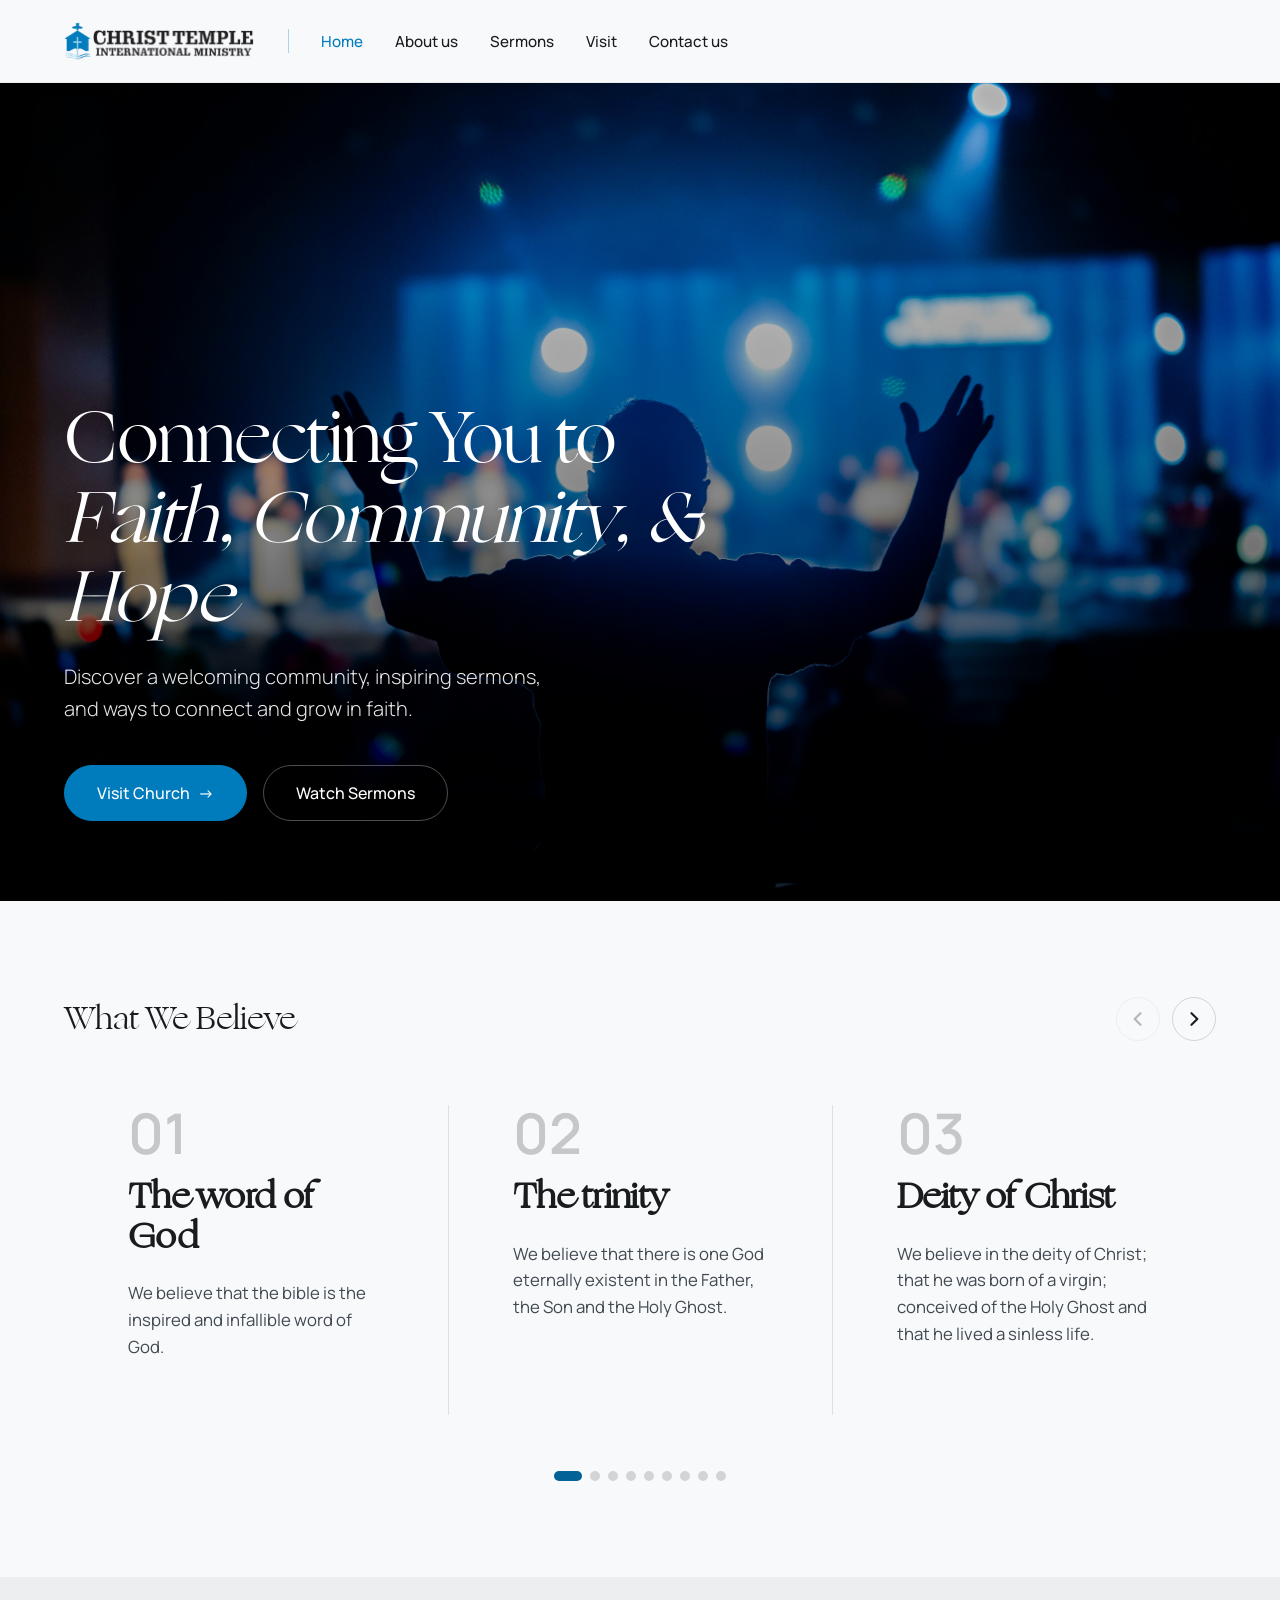
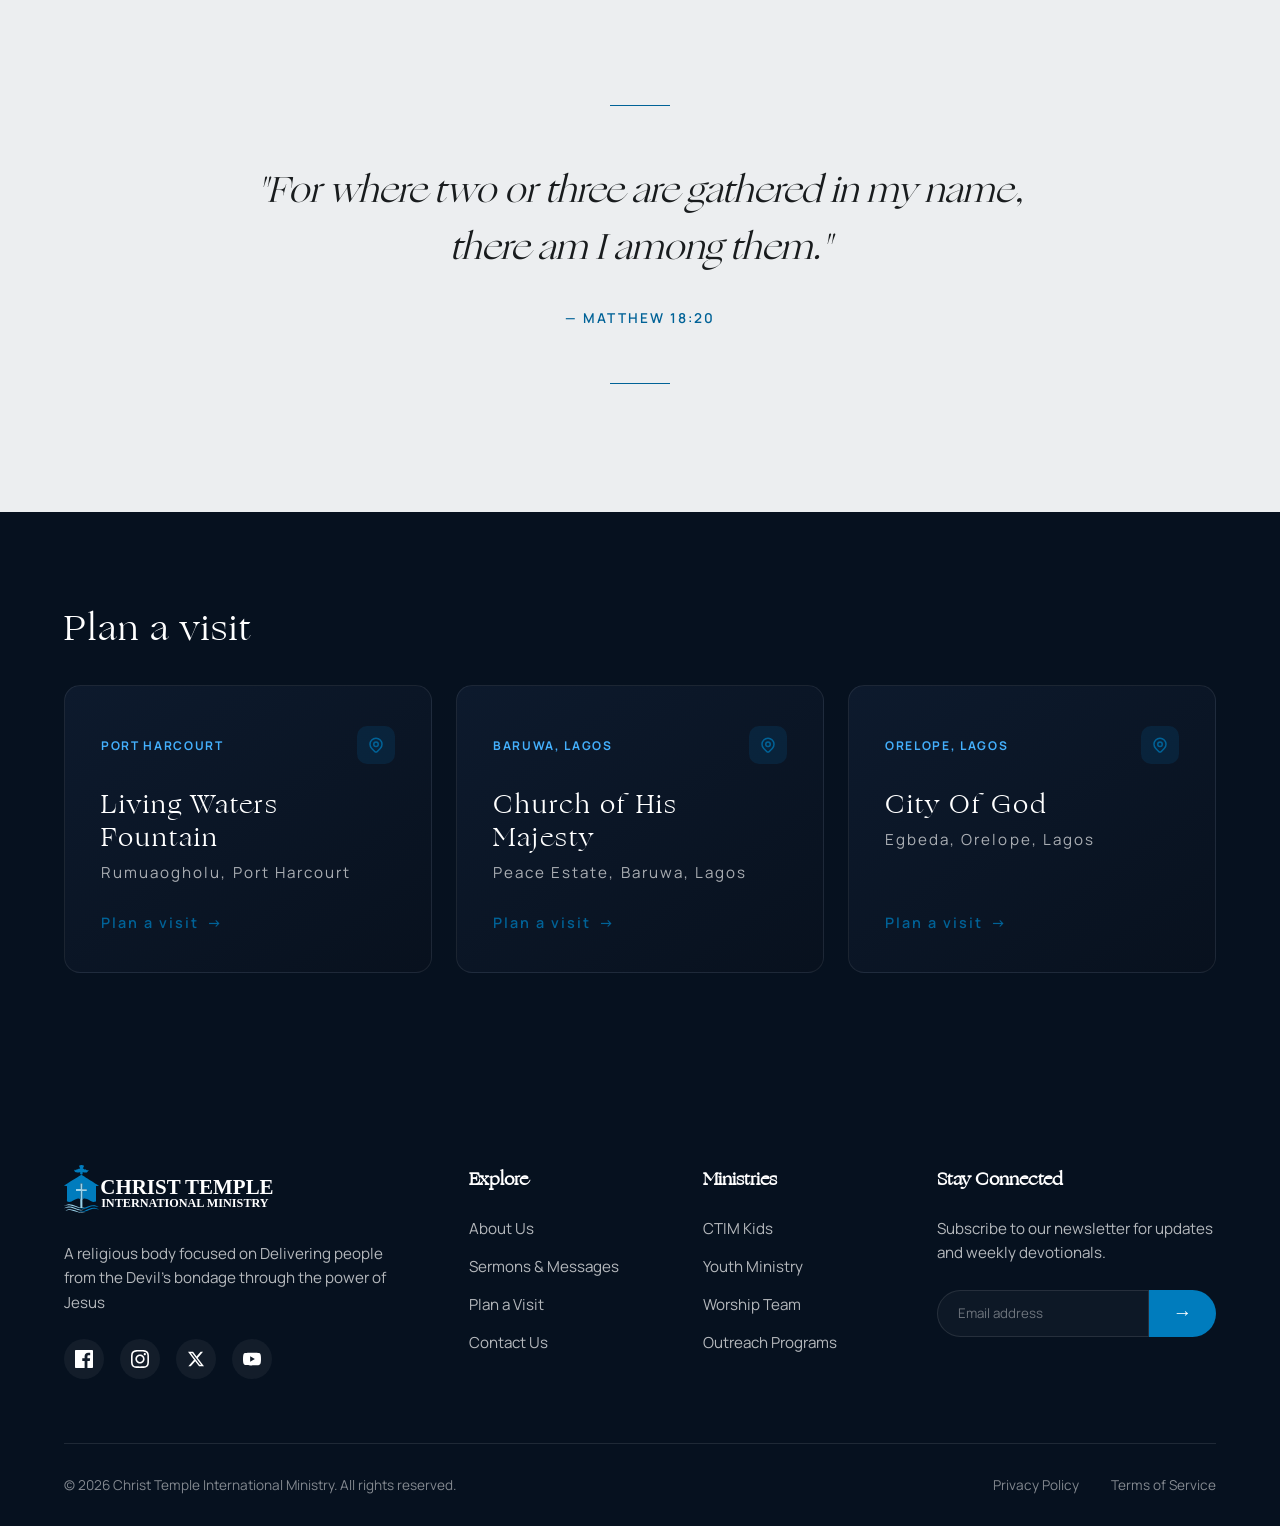
==== commit 30dcba28: "fixed bug with navbar logo" ====
--- a/index.html
+++ b/index.html
@@ -155,7 +155,9 @@
     <nav class="navbar">
         <div class="nav-left">
             <div class="logo-container">
-                <img src="assets/images/Christ Temple logo.svg" alt="Christ Temple International Ministry">
+                <a href="index.html">
+                    <img src="assets/images/Christ Temple logo.svg" alt="Christ Temple International Ministry">
+                </a>
             </div>
             <div class="nav-divider"></div>
             <ul class="nav-menu">
@@ -425,7 +427,7 @@
             <div class="footer-grid">
                 <!-- Column 1: Brand -->
                 <div class="footer-col brand-col">
-                    <img src="assets/images/Christ Temple logo.svg" alt="Christ Temple Logo" class="footer-logo">
+                    <img src="assets/images/CTIM_LOGO_WHITE.svg" alt="Christ Temple Logo" class="footer-logo">
                     <p class="footer-text">
                         A religious body focused on Delivering people from the Devil's bondage through the power of Jesus
                     </p>
--- a/assets/css/style.css
+++ b/assets/css/style.css
@@ -112,10 +112,19 @@
     align-items: center;
 }
 
+.logo-container a {
+    display: flex;
+    align-items: center;
+    height: 100%;
+    text-decoration: none;
+}
+
 .logo-container img {
-    height: 100%;
+    height: 42px;
+    max-height: 100%;
     width: auto;
     object-fit: contain;
+    display: block;
 }
 
 .nav-divider {
@@ -3460,6 +3469,11 @@
         height: 36px;
     }
 
+    .logo-container a,
+    .logo-container img {
+        height: 36px;
+    }
+
     /* Hero Typography Sizing */
     .hero-title,
     .about-hero-title,
